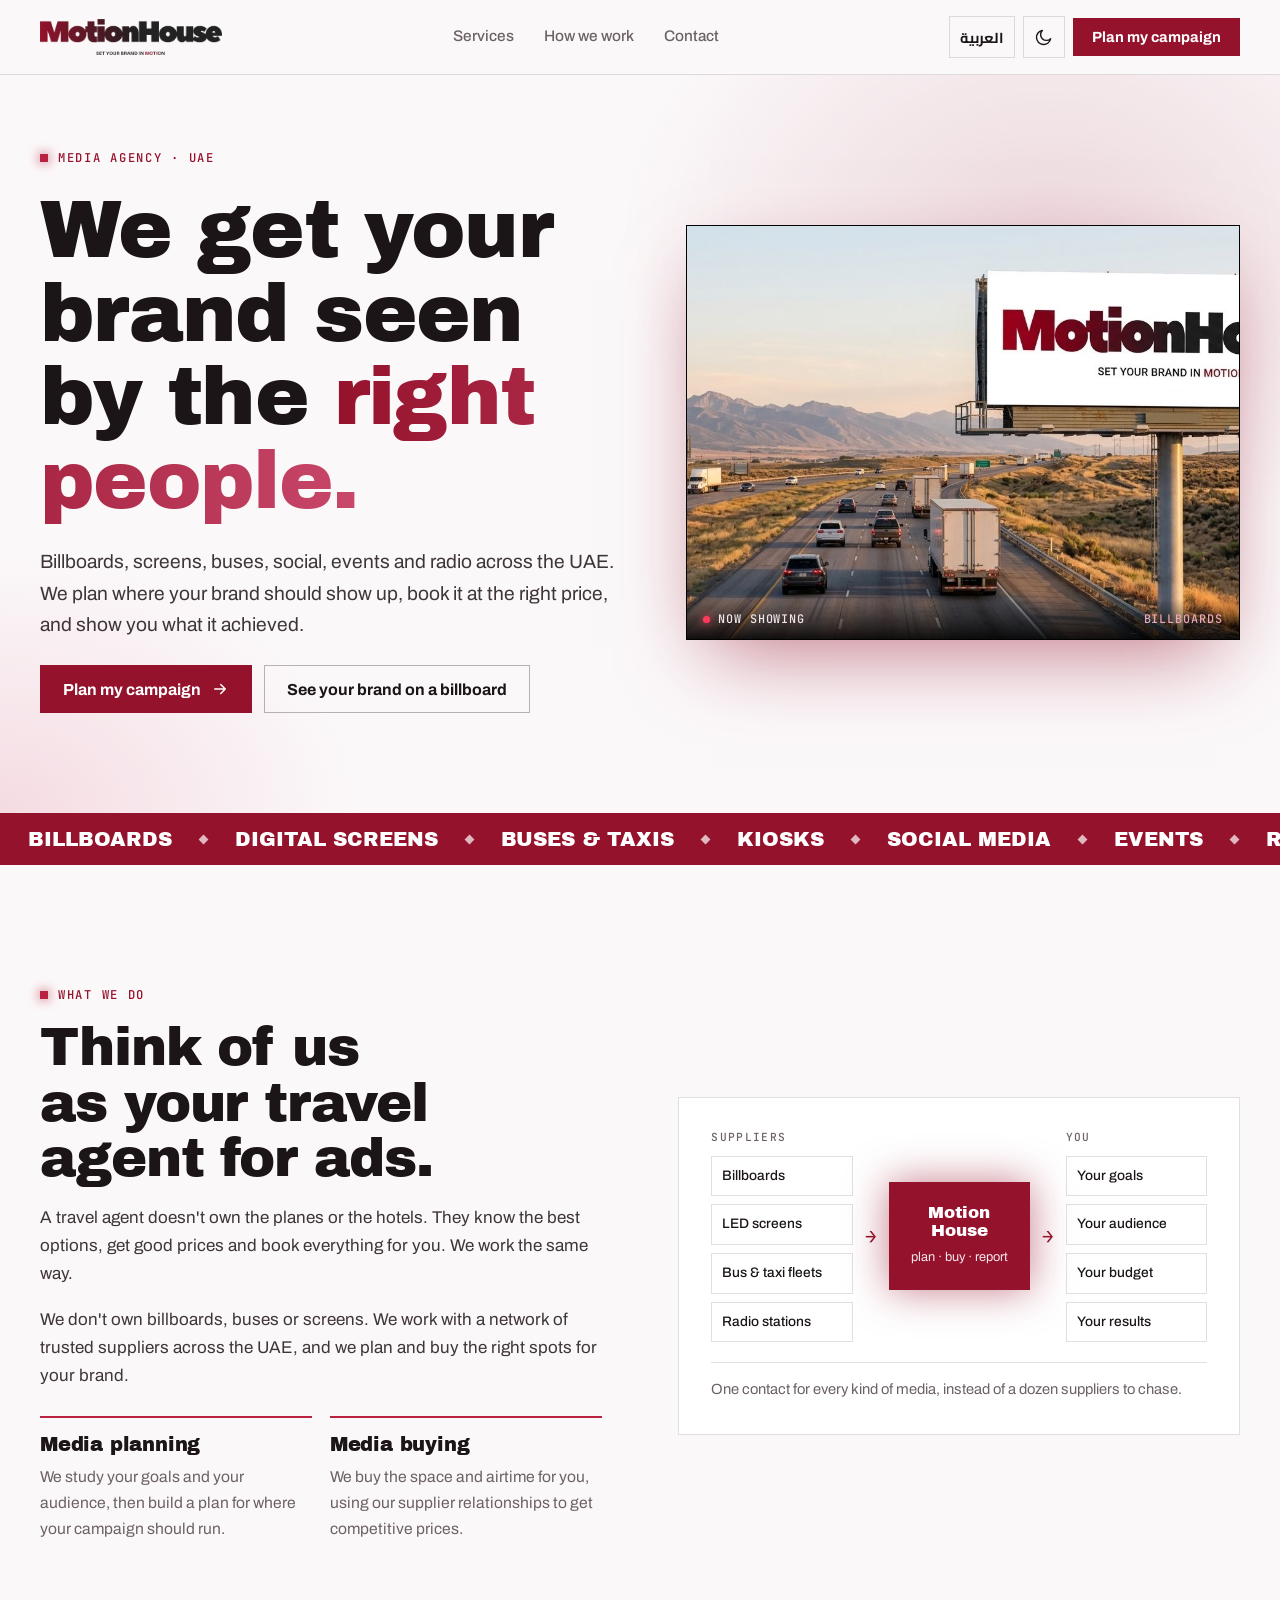
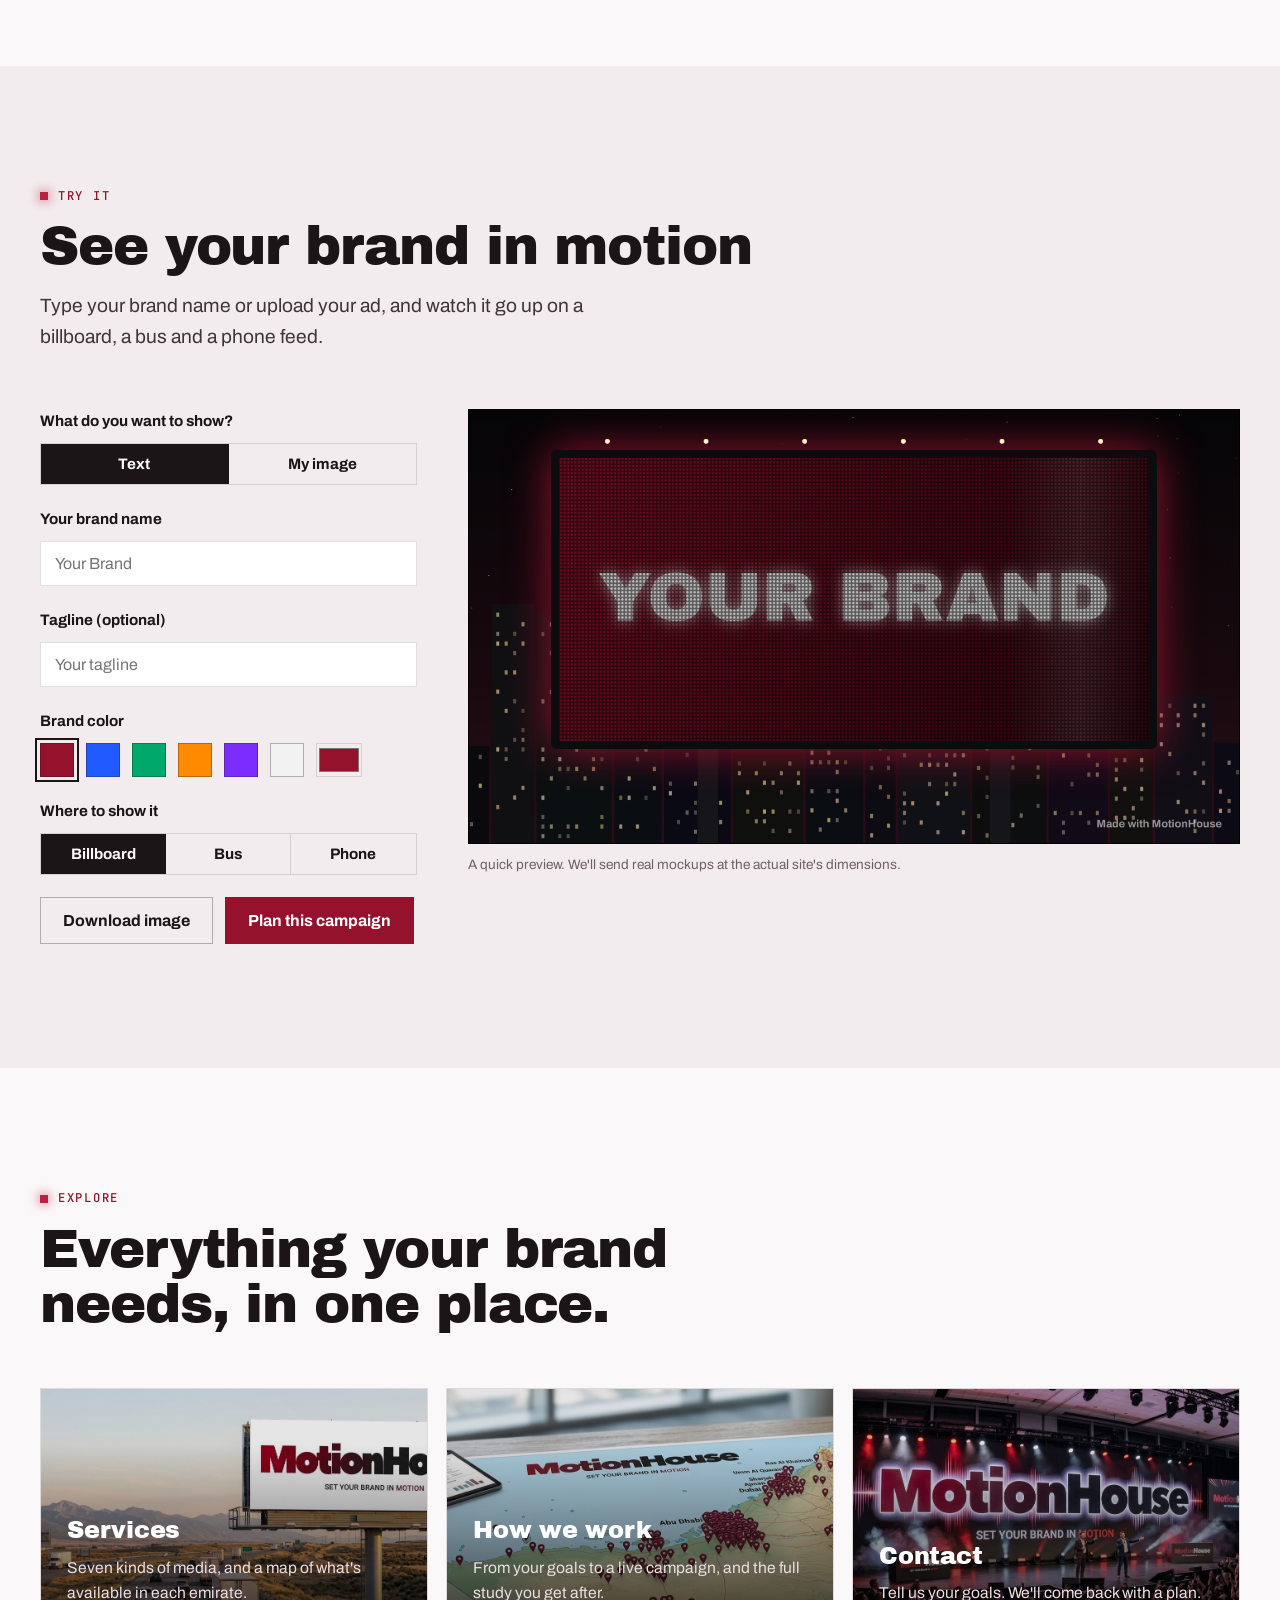
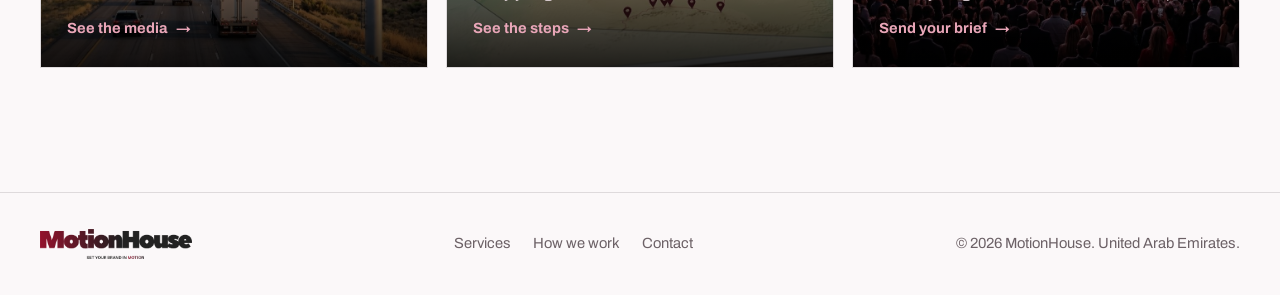
==== index.html @ 1351fbcd "Add files via upload" ====
<!DOCTYPE html>
<html lang="en">
<head>
<meta charset="utf-8">
<meta name="viewport" content="width=device-width, initial-scale=1, viewport-fit=cover">
<title data-ar="موشن هاوس | اجعل علامتك التجارية في حركة">MotionHouse</title>
<meta name="claude:viewport-fit-sides" content="cover">
<meta name="description" content="MotionHouse is a UAE media agency. We plan and buy billboards, digital screens, buses and taxis, kiosks, social media, events and radio, then show you what it achieved.">
<meta name="theme-color" content="#0c0a0b">
<script>(function(){try{var t=localStorage.getItem('mh-theme');if(t)document.documentElement.setAttribute('data-theme',t);if(localStorage.getItem('mh-lang')==='ar'){document.documentElement.lang='ar';document.documentElement.dir='rtl';}}catch(e){}})();</script>
<link rel="preconnect" href="https://fonts.googleapis.com">
<link rel="preconnect" href="https://fonts.gstatic.com" crossorigin>
<link rel="stylesheet" href="https://fonts.googleapis.com/css2?family=Archivo+Black&family=Archivo:wght@400;500;600;700&family=Cairo:wght@400;600;700;900&family=JetBrains+Mono:wght@400;500&display=swap">
<link rel="stylesheet" href="style.css">
<link rel="icon" href="icon.png">
</head>
<body data-page="home">
<div id="site-header"></div>

<main id="main">

<!-- HERO -->
<section class="hero glow">
  <div class="wrap hero-grid">
    <div class="hero-copy">
      <p class="eyebrow rise" data-ar="وكالة إعلانية · الإمارات">Media agency · UAE</p>
      <h1 class="rise d1" data-ar="نوصل علامتك التجارية إلى <span class=&quot;lit&quot;>الناس الصح.</span>">We get your brand seen by the <span class="lit">right people.</span></h1>
      <p class="lead rise d2" data-ar="لوحات إعلانية، شاشات، حافلات، تواصل اجتماعي، فعاليات وإذاعة في كل الإمارات. نخطط أين تظهر علامتك، نحجزها بالسعر المناسب، ونريك النتائج.">Billboards, screens, buses, social, events and radio across the UAE. We plan where your brand should show up, book it at the right price, and show you what it achieved.</p>
      <div class="btns rise d3">
        <a class="btn btn-hot" href="contact.html"><span data-ar="خطّط حملتي">Plan my campaign</span> <svg class="flip" viewBox="0 0 24 24" aria-hidden="true"><path d="M5 12h14M13 6l6 6-6 6"/></svg></a>
        <a class="btn" href="#studio" data-ar="شاهد علامتك على لوحة">See your brand on a billboard</a>
      </div>
    </div>
    <figure class="screen rise d2">
      <img class="on" src="dooh.jpg" alt="An LED screen on a building showing the MotionHouse logo at night" data-ar-alt="شاشة LED على مبنى تعرض شعار موشن هاوس ليلاً" data-label="Digital screens" data-label-ar="الشاشات الرقمية" width="1541" height="672" fetchpriority="high">
      <img src="ooh.jpg" alt="" data-label="Billboards" data-label-ar="اللوحات الإعلانية" width="1541" height="672">
      <img src="buses-taxis.jpg" alt="" data-label="Buses &amp; taxis" data-label-ar="الحافلات وسيارات الأجرة" width="1541" height="672">
      <img src="events.jpg" alt="" data-label="Events" data-label-ar="الفعاليات" width="1541" height="672">
      <figcaption><span><i class="dot"></i><span data-ar="يُعرض الآن">Now showing</span></span><b id="screenCap">Digital screens</b></figcaption>
    </figure>
  </div>
</section>

<div class="ticker" aria-hidden="true">
  <div class="ticker-track">
    <span>Billboards</span><span>Digital screens</span><span>Buses &amp; taxis</span><span>Kiosks</span><span>Social media</span><span>Events</span><span>Radio</span>
    <span>Billboards</span><span>Digital screens</span><span>Buses &amp; taxis</span><span>Kiosks</span><span>Social media</span><span>Events</span><span>Radio</span>
  </div>
</div>

<!-- WHAT WE DO -->
<section class="band">
  <div class="wrap split">
    <div class="prose">
      <p class="eyebrow" data-ar="ماذا نفعل">What we do</p>
      <h2 data-ar="اعتبرنا وكيل سفرك، لكن للإعلانات.">Think of us as your travel agent for ads.</h2>
      <p data-ar="وكيل السفر لا يملك الطائرات ولا الفنادق، لكنه يعرف أفضل الخيارات ويحصل على أفضل الأسعار ويحجز لك كل شيء. نحن نعمل بالطريقة نفسها.">A travel agent doesn't own the planes or the hotels. They know the best options, get good prices and book everything for you. We work the same way.</p>
      <p data-ar="لا نملك اللوحات أو الحافلات أو الشاشات. نعمل مع شبكة من الموردين الموثوقين في الإمارات، ونخطط ونشتري لك المساحات المناسبة.">We don't own billboards, buses or screens. We work with a network of trusted suppliers across the UAE, and we plan and buy the right spots for your brand.</p>
      <div class="duo">
        <div><h3 data-ar="تخطيط الإعلانات">Media planning</h3><p data-ar="ندرس أهدافك وجمهورك، ثم نبني خطة لأماكن عرض حملتك.">We study your goals and your audience, then build a plan for where your campaign should run.</p></div>
        <div><h3 data-ar="شراء المساحات الإعلانية">Media buying</h3><p data-ar="نشتري المساحات والأوقات الإعلانية نيابةً عنك، بأسعار تنافسية بفضل علاقاتنا.">We buy the space and airtime for you, using our supplier relationships to get competitive prices.</p></div>
      </div>
    </div>
    <div class="flow" role="img" aria-label="Suppliers on one side, your brand on the other, MotionHouse in the middle planning and buying the media." data-ar-aria-label="الموردون في جهة، وعلامتك في الجهة الأخرى، وموشن هاوس في الوسط تخطط وتشتري.">
      <div class="flow-col">
        <small data-ar="الموردون">Suppliers</small>
        <span class="chip-s" data-ar="لوحات إعلانية">Billboards</span><span class="chip-s" data-ar="شاشات LED">LED screens</span><span class="chip-s" data-ar="أساطيل النقل">Bus &amp; taxi fleets</span><span class="chip-s" data-ar="محطات الإذاعة">Radio stations</span>
      </div>
      <span class="arrow" aria-hidden="true">→</span>
      <div class="hub"><strong>Motion<br>House</strong><span data-ar="تخطيط · شراء · تقارير">plan · buy · report</span></div>
      <span class="arrow" aria-hidden="true">→</span>
      <div class="flow-col">
        <small data-ar="أنت">You</small>
        <span class="chip-s" data-ar="أهدافك">Your goals</span><span class="chip-s" data-ar="جمهورك">Your audience</span><span class="chip-s" data-ar="ميزانيتك">Your budget</span><span class="chip-s" data-ar="نتائجك">Your results</span>
      </div>
      <p class="flow-note" data-ar="جهة اتصال واحدة لكل أنواع الإعلانات، بدلاً من ملاحقة عشرات الموردين.">One contact for every kind of media, instead of a dozen suppliers to chase.</p>
    </div>
  </div>
</section>

<!-- STUDIO -->
<section class="band band-alt" id="studio">
  <div class="wrap">
    <div class="head">
      <p class="eyebrow" data-ar="جرّبها بنفسك">Try it</p>
      <h2 data-ar="شاهد علامتك في حركة">See your brand in motion</h2>
      <p class="lead" data-ar="اكتب اسم علامتك أو ارفع إعلانك، وشاهده على لوحة إعلانية وحافلة وشاشة هاتف.">Type your brand name or upload your ad, and watch it go up on a billboard, a bus and a phone feed.</p>
    </div>
    <div class="studio">
      <div class="studio-ctrl">
        <div class="fld"><span data-ar="ماذا تريد أن تعرض؟">What do you want to show?</span>
          <div class="seg" role="group" id="modeSeg">
            <button type="button" data-mode="text" aria-pressed="true" data-ar="نص">Text</button>
            <button type="button" data-mode="image" aria-pressed="false" data-ar="صورتي">My image</button>
          </div>
        </div>

        <div id="textCtrls" class="studio-ctrl">
          <label class="fld"><span data-ar="اسم علامتك">Your brand name</span>
            <input class="in" id="sName" maxlength="24" autocomplete="off" placeholder="Your Brand" data-ar-placeholder="علامتك"></label>
          <label class="fld"><span data-ar="الشعار (اختياري)">Tagline (optional)</span>
            <input class="in" id="sTag" maxlength="40" autocomplete="off" placeholder="Your tagline" data-ar-placeholder="شعارك"></label>
          <div class="fld"><span data-ar="لون العلامة">Brand color</span>
            <div class="swatches">
              <button class="swatch" type="button" data-c="#95122C" style="background:#95122C" aria-label="Crimson" aria-pressed="true"></button>
              <button class="swatch" type="button" data-c="#1F5BFF" style="background:#1F5BFF" aria-label="Blue" aria-pressed="false"></button>
              <button class="swatch" type="button" data-c="#00A86B" style="background:#00A86B" aria-label="Green" aria-pressed="false"></button>
              <button class="swatch" type="button" data-c="#FF8A00" style="background:#FF8A00" aria-label="Orange" aria-pressed="false"></button>
              <button class="swatch" type="button" data-c="#7B2CFF" style="background:#7B2CFF" aria-label="Violet" aria-pressed="false"></button>
              <button class="swatch" type="button" data-c="#F2F2F2" style="background:#F2F2F2" aria-label="White" aria-pressed="false"></button>
              <input type="color" id="sColor" value="#95122C" aria-label="Pick any color">
            </div>
          </div>
        </div>

        <div id="imageCtrls" class="fld" hidden>
          <label class="drop" id="drop" for="sFile">
            <svg viewBox="0 0 24 24" aria-hidden="true"><path d="M12 16V4M7 9l5-5 5 5M4 16v4h16v-4"/></svg>
            <span data-ar="ارفع إعلانك أو شعارك">Upload your ad or logo</span>
            <small data-ar="JPG أو PNG. يبقى على جهازك ولا يُرفع إلى أي مكان.">JPG or PNG. It stays on your device and isn't uploaded anywhere.</small>
          </label>
          <input type="file" id="sFile" accept="image/*" hidden>
          <div class="file-row" id="fileRow" hidden><span id="fileName"></span><button class="link-btn" type="button" id="clearFile" data-ar="إزالة">Remove</button></div>
        </div>

        <div class="fld"><span data-ar="أين تريد عرضه؟">Where to show it</span>
          <div class="seg" role="group" id="sceneSeg">
            <button type="button" data-scene="billboard" aria-pressed="true" data-ar="لوحة">Billboard</button>
            <button type="button" data-scene="bus" aria-pressed="false" data-ar="حافلة">Bus</button>
            <button type="button" data-scene="phone" aria-pressed="false" data-ar="هاتف">Phone</button>
          </div>
        </div>

        <div class="btns">
          <button class="btn" id="sDownload" type="button" data-ar="تنزيل الصورة">Download image</button>
          <a class="btn btn-hot" id="sPlan" href="contact.html" data-ar="خطّط هذه الحملة">Plan this campaign</a>
        </div>
      </div>
      <div class="studio-stage">
        <canvas id="studioCanvas" width="1280" height="720" role="img" aria-label="Preview of your brand on a billboard"></canvas>
        <p class="stage-note" data-ar="معاينة توضيحية. سنرسل لك تصاميم حقيقية بمقاسات الموقع الفعلي.">A quick preview. We'll send real mockups at the actual site's dimensions.</p>
      </div>
    </div>
  </div>
</section>

<!-- EXPLORE -->
<section class="band">
  <div class="wrap">
    <div class="head"><p class="eyebrow" data-ar="اكتشف">Explore</p><h2 data-ar="كل ما تحتاجه علامتك، في مكان واحد.">Everything your brand needs, in one place.</h2></div>
    <div class="tiles">
      <a class="go" href="services.html">
        <img src="ooh.jpg" alt="" loading="lazy" width="1541" height="672">
        <h3 data-ar="الخدمات">Services</h3>
        <p data-ar="سبعة أنواع من الإعلانات، وخريطة لما هو متاح في كل إمارة.">Seven kinds of media, and a map of what's available in each emirate.</p>
        <span class="more"><span data-ar="شاهد الإعلانات">See the media</span> <span class="flip">→</span></span>
      </a>
      <a class="go" href="how-we-work.html">
        <img src="uae-skyline.jpg" alt="" loading="lazy" width="1541" height="672">
        <h3 data-ar="طريقة عملنا">How we work</h3>
        <p data-ar="من أهدافك إلى إطلاق الحملة، والدراسة الكاملة التي تحصل عليها بعدها.">From your goals to a live campaign, and the full study you get after.</p>
        <span class="more"><span data-ar="شاهد الخطوات">See the steps</span> <span class="flip">→</span></span>
      </a>
      <a class="go" href="contact.html">
        <img src="events.jpg" alt="" loading="lazy" width="1541" height="672">
        <h3 data-ar="تواصل معنا">Contact</h3>
        <p data-ar="أخبرنا بأهدافك، وسنعود إليك بخطة.">Tell us your goals. We'll come back with a plan.</p>
        <span class="more"><span data-ar="أرسل ملخص حملتك">Send your brief</span> <span class="flip">→</span></span>
      </a>
    </div>
  </div>
</section>

</main>
<div id="site-footer"></div>
<script src="site.js"></script>
<script src="studio.js"></script>
</body>
</html>
---- style.css ----
/* MotionHouse — shared styles
   Layout: a city at night. Dark bands, photos lit like screens, crimson only where something "lights up".
   Dark is the brand default; light mode keeps the same structure with a soft blush paper. */

:root{
  --bg:#0c0a0b; --bg-alt:#141113; --card:#1b1719; --stage:#070607;
  --text:#f6eef1; --soft:#ddd2d6; --muted:#ab9da3;
  --line:rgba(245,236,239,.13); --line-strong:rgba(245,236,239,.28);
  --accent:#e9a6b8; --crimson:#95122c; --crimson-hi:#b8213f;
  --nav-bg:rgba(12,10,11,.86); --glow:rgba(149,18,44,.42); --glow-2:rgba(233,166,184,.08);
  --btn-bg:#f6eef1; --btn-text:#0c0a0b;
  --display:"Archivo Black","Arial Black",Impact,sans-serif;
  --body:"Archivo",system-ui,-apple-system,"Segoe UI",Arial,sans-serif;
  --mono:"JetBrains Mono",ui-monospace,"SF Mono",Menlo,Consolas,monospace;
  color-scheme:dark;
}
@media (prefers-color-scheme: light){
  :root:not([data-theme="dark"]){
    --bg:#fbf8f9; --bg-alt:#f3ecee; --card:#ffffff; --stage:#0b090a;
    --text:#1b1518; --soft:#3e3539; --muted:#6c6166;
    --line:rgba(27,21,24,.13); --line-strong:rgba(27,21,24,.3);
    --accent:#95122c; --nav-bg:rgba(251,248,249,.9); --glow:rgba(149,18,44,.14); --glow-2:rgba(233,166,184,.35);
    --btn-bg:#1b1518; --btn-text:#fff;
    color-scheme:light;
  }
}
:root[data-theme="light"]{
  --bg:#fbf8f9; --bg-alt:#f3ecee; --card:#ffffff; --stage:#0b090a;
  --text:#1b1518; --soft:#3e3539; --muted:#6c6166;
  --line:rgba(27,21,24,.13); --line-strong:rgba(27,21,24,.3);
  --accent:#95122c; --nav-bg:rgba(251,248,249,.9); --glow:rgba(149,18,44,.14); --glow-2:rgba(233,166,184,.35);
  --btn-bg:#1b1518; --btn-text:#fff;
  color-scheme:light;
}
[lang="ar"]{--display:"Cairo","Archivo Black",sans-serif;--body:"Cairo",system-ui,sans-serif}

/* ---------- Base ---------- */
*,*::before,*::after{box-sizing:border-box}
[hidden]{display:none!important}
html{scroll-behavior:smooth;scroll-padding-top:90px}
body{margin:0;background:var(--bg);color:var(--text);font:400 1.0625rem/1.65 var(--body);-webkit-font-smoothing:antialiased;transition:background .3s,color .3s}
body::before{content:"";position:fixed;inset:0 0 auto;height:env(safe-area-inset-top,0px);z-index:60;background:var(--bg)}
img{display:block;max-width:100%}
a{color:inherit}
p{margin:0}
:focus-visible{outline:3px solid var(--accent);outline-offset:3px}
.wrap{width:100%;max-width:1248px;margin-inline:auto;padding-left:max(24px,env(safe-area-inset-left,0px));padding-right:max(24px,env(safe-area-inset-right,0px))}
@media(max-width:560px){.wrap{padding-left:max(16px,env(safe-area-inset-left,0px));padding-right:max(16px,env(safe-area-inset-right,0px))}}
.skip{position:absolute;inset-inline-start:-999px;top:8px;z-index:99;background:var(--text);color:var(--bg);padding:10px 16px}
.skip:focus{inset-inline-start:16px}

h1,h2,h3{font-family:var(--display);font-weight:400;line-height:1.02;letter-spacing:-.02em;margin:0;text-wrap:balance}
h1{font-size:clamp(2.5rem,6.4vw,5.2rem)}
h2{font-size:clamp(1.9rem,4.4vw,3.4rem)}
h3{font-size:1.22rem;line-height:1.15;letter-spacing:-.01em}
[lang="ar"] h1,[lang="ar"] h2,[lang="ar"] h3{font-weight:900;letter-spacing:0;line-height:1.3}
.eyebrow{display:flex;align-items:center;gap:10px;font:500 .76rem/1 var(--mono);letter-spacing:.14em;text-transform:uppercase;color:var(--accent)}
.eyebrow::before{content:"";width:8px;height:8px;background:var(--crimson-hi);box-shadow:0 0 12px var(--crimson-hi)}
[lang="ar"] .eyebrow{font-family:var(--body);font-weight:700;font-size:.9rem;letter-spacing:0}
.lead{font-size:clamp(1.08rem,1.5vw,1.25rem);color:var(--soft);max-width:56ch}
.lit{background:linear-gradient(90deg,var(--crimson-hi),#e9a6b8);-webkit-background-clip:text;background-clip:text;color:transparent}
[data-theme="light"] .lit{background-image:linear-gradient(90deg,#95122c,#c9476a)}
@media (prefers-color-scheme: light){:root:not([data-theme="dark"]) .lit{background-image:linear-gradient(90deg,#95122c,#c9476a)}}

.band{padding-block:clamp(72px,10vw,124px)}
.band-alt{background:var(--bg-alt)}
.head{display:grid;gap:16px;max-width:780px;margin-bottom:clamp(36px,5vw,56px)}
.flip{display:inline-block}
[dir="rtl"] .flip{transform:scaleX(-1)}

/* ---------- Buttons ---------- */
.btn{display:inline-flex;align-items:center;justify-content:center;gap:10px;padding:14px 22px;font:700 1rem var(--body);text-decoration:none;color:var(--text);background:transparent;border:1.5px solid var(--line-strong);cursor:pointer;transition:background .2s,color .2s,border-color .2s,box-shadow .2s}
.btn:hover{border-color:var(--text);background:var(--text);color:var(--bg)}
.btn-hot{background:var(--crimson);border-color:var(--crimson);color:#fff}
.btn-hot:hover{background:var(--crimson-hi);border-color:var(--crimson-hi);color:#fff;box-shadow:0 0 28px rgba(184,33,63,.5)}
.btn svg{width:18px;height:18px;fill:none;stroke:currentColor;stroke-width:2;stroke-linecap:round;stroke-linejoin:round}
.btns{display:flex;flex-wrap:wrap;gap:12px}

/* ---------- Logo ---------- */
.logo{display:inline-flex;align-items:center;text-decoration:none;direction:ltr}
.logo img{height:36px;width:auto}
.logo .for-light{display:none}
[data-theme="light"] .logo .for-dark{display:none}
[data-theme="light"] .logo .for-light{display:block}
@media (prefers-color-scheme: light){
  :root:not([data-theme="dark"]) .logo .for-dark{display:none}
  :root:not([data-theme="dark"]) .logo .for-light{display:block}
}

/* ---------- Nav ---------- */
.nav{position:sticky;top:env(safe-area-inset-top,0px);z-index:50;background:var(--nav-bg);-webkit-backdrop-filter:blur(12px);backdrop-filter:blur(12px);border-bottom:1px solid var(--line)}
.nav-in{display:flex;align-items:center;justify-content:space-between;gap:18px;height:74px}
.nav ul{display:flex;gap:30px;list-style:none;margin:0;padding:0;font-size:.96rem;font-weight:500}
.nav ul a{display:inline-block;padding:6px 0;text-decoration:none;color:var(--muted);transition:color .2s}
.nav ul a:hover{color:var(--text)}
.nav ul a[aria-current="page"]{color:var(--text);box-shadow:inset 0 -2px 0 var(--crimson-hi)}
.nav-end{display:flex;align-items:center;gap:8px}
.nav .btn{padding:10px 18px;font-size:.92rem}
.tool{display:inline-grid;place-items:center;min-width:42px;height:42px;padding:0 10px;background:transparent;color:var(--text);border:1px solid var(--line);cursor:pointer;font:700 .9rem "Cairo",var(--body);transition:border-color .2s}
.tool:hover{border-color:var(--accent)}
.tool svg{width:19px;height:19px;fill:none;stroke:currentColor;stroke-width:1.8;stroke-linecap:round;stroke-linejoin:round}
.ic-moon{display:none}
.is-light .ic-moon{display:block}
.is-light .ic-sun{display:none}
.menu-btn{display:none}
@media(max-width:940px){
  .menu-btn{display:inline-grid}
  .nav ul{display:none;position:absolute;top:74px;left:0;right:0;flex-direction:column;gap:0;background:var(--bg);border-bottom:1px solid var(--line);padding:8px max(16px,env(safe-area-inset-right,0px)) 18px max(16px,env(safe-area-inset-left,0px))}
  .nav.open ul{display:flex}
  .nav ul a{display:block;padding:14px 0;font-size:1.05rem;color:var(--text);border-bottom:1px solid var(--line)}
  .nav ul a[aria-current="page"]{box-shadow:none;color:var(--accent)}
}
@media(max-width:600px){.nav-cta{display:none}.logo img{height:28px}}

/* ---------- Glow backdrop used by hero, page heads, contact ---------- */
.glow{position:relative;isolation:isolate;overflow:hidden}
.glow::before{content:"";position:absolute;inset:0;z-index:-1;pointer-events:none;
  background:radial-gradient(48% 62% at 82% 22%,var(--glow),transparent 70%),radial-gradient(40% 50% at 0% 100%,var(--glow-2),transparent 70%)}
[dir="rtl"] .glow::before{transform:scaleX(-1)}

/* ---------- Hero ---------- */
.hero{padding-block:clamp(44px,6vw,88px) clamp(56px,8vw,100px)}
.hero-grid{display:grid;grid-template-columns:1.05fr 1fr;gap:clamp(32px,5vw,72px);align-items:center}
.hero-grid>*{min-width:0}
.hero-copy{display:grid;gap:24px}
.screen{position:relative;margin:0;border:1px solid var(--line);background:#000;box-shadow:0 30px 80px -24px rgba(149,18,44,.6);aspect-ratio:4/3;overflow:hidden;max-width:100%}
.screen img{position:absolute;inset:0;width:100%;height:100%;object-fit:cover;opacity:0;transition:opacity .9s ease}
.screen img.on{opacity:1}
.screen figcaption{position:absolute;left:0;right:0;bottom:0;z-index:2;display:flex;justify-content:space-between;gap:12px;padding:12px 16px;font:500 .74rem var(--mono);letter-spacing:.08em;text-transform:uppercase;color:#f1e6ea;background:linear-gradient(transparent,rgba(0,0,0,.85))}
[lang="ar"] .screen figcaption{font-family:var(--body);letter-spacing:0;font-size:.85rem}
.screen figcaption b{color:#e9a6b8;font-weight:500}
.dot{display:inline-block;width:7px;height:7px;border-radius:50%;background:#ff3b5c;box-shadow:0 0 8px #ff3b5c;margin-inline-end:8px;animation:blink 1.4s steps(2) infinite}
@keyframes blink{50%{opacity:.2}}
@media(max-width:880px){.hero-grid{grid-template-columns:1fr}.screen{aspect-ratio:16/10}}

/* ---------- Ticker ---------- */
.ticker{overflow:hidden;background:var(--crimson);direction:ltr}
.ticker-track{display:flex;width:max-content;animation:run 40s linear infinite}
.ticker:hover .ticker-track{animation-play-state:paused}
.ticker span{display:flex;align-items:center;gap:28px;padding:15px 0 15px 28px;white-space:nowrap;font:400 1.25rem var(--display);text-transform:uppercase;color:#fff}
.ticker span::after{content:"";width:7px;height:7px;background:rgba(255,255,255,.7);transform:rotate(45deg)}
@keyframes run{to{transform:translateX(-50%)}}

/* ---------- Split + travel-agent diagram ---------- */
.split{display:grid;grid-template-columns:1fr 1fr;gap:clamp(36px,6vw,88px);align-items:center}
.split>*{min-width:0}
@media(max-width:900px){.split{grid-template-columns:1fr}}
.prose{display:grid;gap:18px;color:var(--soft);max-width:58ch}
.prose h2,.prose h3{color:var(--text)}
.duo{display:grid;grid-template-columns:1fr 1fr;gap:18px;margin-top:8px}
@media(max-width:520px){.duo{grid-template-columns:1fr}}
.duo>div{display:grid;gap:8px;border-top:2px solid var(--crimson-hi);padding-top:16px}
.duo p{color:var(--muted);font-size:.98rem}
.flow{border:1px solid var(--line);background:var(--card);padding:clamp(20px,3vw,32px);display:grid;grid-template-columns:1fr auto 1fr auto 1fr;align-items:center;gap:12px}
.flow-col{display:grid;gap:8px;min-width:0}
.flow-col small{font:500 .7rem var(--mono);letter-spacing:.12em;text-transform:uppercase;color:var(--muted);margin-bottom:4px}
[lang="ar"] .flow-col small{font-family:var(--body);font-weight:700;letter-spacing:0;font-size:.85rem}
.chip-s{padding:8px 10px;border:1px solid var(--line);font-size:.86rem;font-weight:500}
.hub{display:grid;place-items:center;text-align:center;gap:6px;padding:22px 12px;background:var(--crimson);color:#fff;box-shadow:0 0 40px rgba(149,18,44,.55)}
.hub strong{font:400 1.05rem/1.1 "Archivo Black",var(--display);direction:ltr}
.hub span{font-size:.8rem;opacity:.9}
.arrow{color:var(--accent);font:500 1.2rem var(--mono)}
[dir="rtl"] .arrow{transform:scaleX(-1)}
.flow-note{grid-column:1/-1;margin-top:8px;padding-top:14px;border-top:1px solid var(--line);font-size:.92rem;color:var(--muted)}
@media(max-width:620px){.flow{grid-template-columns:1fr}.arrow,[dir="rtl"] .arrow{transform:rotate(90deg);justify-self:center}}

/* ---------- Studio ---------- */
.studio{display:grid;grid-template-columns:minmax(260px,.78fr) 1.6fr;gap:clamp(24px,4vw,52px);align-items:start}
.studio>*{min-width:0}
@media(max-width:900px){.studio{grid-template-columns:1fr}.studio-stage{order:-1}}
.studio-ctrl{display:grid;gap:22px}
.fld{display:grid;gap:9px;font-weight:700;font-size:.95rem}
.in{width:100%;padding:13px 14px;font:400 1rem var(--body);color:var(--text);background:var(--card);border:1px solid var(--line);border-radius:0}
.in:focus{outline:none;border-color:var(--accent);box-shadow:0 0 0 3px rgba(233,166,184,.22)}
.seg{display:flex;border:1px solid var(--line)}
.seg button{flex:1;padding:12px 8px;background:transparent;color:var(--text);border:0;border-inline-end:1px solid var(--line);font:700 .95rem var(--body);cursor:pointer}
.seg button:last-child{border-inline-end:0}
.seg button[aria-pressed="true"]{background:var(--text);color:var(--bg)}
.swatches{display:flex;flex-wrap:wrap;gap:12px;align-items:center}
.swatch{width:34px;height:34px;padding:0;border:1px solid var(--line-strong);cursor:pointer}
.swatch[aria-pressed="true"]{outline:2px solid var(--text);outline-offset:3px}
input[type="color"]{width:46px;height:34px;padding:0;border:1px solid var(--line);background:none;cursor:pointer}
.drop{display:grid;place-items:center;gap:6px;padding:22px 16px;text-align:center;border:1.5px dashed var(--line-strong);background:var(--card);cursor:pointer;font-weight:500;transition:border-color .2s,background .2s}
.drop:hover,.drop.over{border-color:var(--accent);background:var(--bg-alt)}
.drop small{color:var(--muted);font-weight:400;font-size:.85rem}
.drop svg{width:26px;height:26px;fill:none;stroke:var(--accent);stroke-width:1.8;stroke-linecap:round;stroke-linejoin:round}
.file-row{display:flex;align-items:center;justify-content:space-between;gap:10px;font-size:.9rem;color:var(--muted);font-weight:400}
.link-btn{background:none;border:0;padding:0;color:var(--accent);font:700 .9rem var(--body);cursor:pointer;text-decoration:underline}
.studio-stage canvas{display:block;width:100%;height:auto;border:1px solid var(--line);background:#000}
.stage-note{margin-top:10px;font-size:.85rem;color:var(--muted)}

/* ---------- Explore tiles ---------- */
.tiles{display:grid;grid-template-columns:repeat(3,1fr);gap:18px}
@media(max-width:900px){.tiles{grid-template-columns:1fr}}
.go{position:relative;display:flex;flex-direction:column;justify-content:flex-end;gap:10px;min-height:280px;padding:26px;text-decoration:none;color:#fff;overflow:hidden;isolation:isolate;border:1px solid var(--line)}
.go img{position:absolute;inset:0;z-index:-2;width:100%;height:100%;object-fit:cover;transition:transform .6s}
.go::after{content:"";position:absolute;inset:0;z-index:-1;background:linear-gradient(180deg,rgba(0,0,0,.1) 20%,rgba(0,0,0,.85))}
.go:hover img{transform:scale(1.05)}
.go h3{font-size:1.5rem}
.go p{color:#eadde2;font-size:.98rem}
.go .more{display:inline-flex;gap:8px;align-items:center;font-weight:700;font-size:.92rem;color:#e9a6b8}

/* ---------- Page header (inner pages) ---------- */
.page-head{padding-block:clamp(52px,8vw,96px) clamp(40px,6vw,72px);border-bottom:1px solid var(--line)}
.page-head .wrap{display:grid;gap:18px}
.page-head h1{font-size:clamp(2.3rem,5.6vw,4.4rem);max-width:18ch}

/* ---------- Media cards ---------- */
.media{display:grid;grid-template-columns:repeat(12,1fr);gap:18px}
.mcard{grid-column:span 3;display:flex;flex-direction:column;background:var(--card);border:1px solid var(--line);overflow:hidden;transition:border-color .25s,transform .25s}
.mcard:nth-child(n+5){grid-column:span 4}
.mcard:hover{border-color:var(--accent);transform:translateY(-3px)}
.mcard figure{margin:0;aspect-ratio:16/10;overflow:hidden;background:#000;max-width:100%}
.mcard img{width:100%;height:100%;object-fit:cover;transition:transform .6s}
.mcard:hover img{transform:scale(1.04)}
.mbody{display:flex;flex-direction:column;gap:10px;flex:1;padding:20px 20px 22px}
.mtag{font:500 .7rem var(--mono);letter-spacing:.12em;text-transform:uppercase;color:var(--accent)}
.mbody p{color:var(--muted);font-size:.97rem}
.mbody .great{margin-top:auto;padding-top:14px;border-top:1px solid var(--line);color:var(--text);font-size:.92rem}
.great b{color:var(--accent);font-weight:700}
@media(max-width:1000px){.mcard,.mcard:nth-child(n+5){grid-column:span 6}.mcard:last-child{grid-column:span 12}}
@media(max-width:600px){.mcard,.mcard:nth-child(n+5),.mcard:last-child{grid-column:span 12}}

/* ---------- UAE map ---------- */
.mapbox{display:grid;grid-template-columns:1.25fr 1fr;gap:clamp(24px,4vw,52px);align-items:start}
.mapbox>*{min-width:0}
@media(max-width:900px){.mapbox{grid-template-columns:1fr}}
.map-stage{position:relative;background:var(--stage);border:1px solid var(--line);padding:clamp(8px,2vw,22px);overflow:hidden}
.map-stage::before{content:"";position:absolute;inset:0;background:radial-gradient(60% 60% at 70% 30%,rgba(149,18,44,.35),transparent 70%);pointer-events:none}
.map-stage svg{position:relative;display:block;width:100%;height:auto;direction:ltr}
.map-dots circle{fill:#e9a6b8;opacity:.32}
.map-hot circle{fill:#ffd3df;transition:opacity .4s}
.map-hot{filter:drop-shadow(0 0 4px rgba(233,166,184,.8))}
.pin{cursor:pointer}
.pin-hit{fill:transparent;pointer-events:all}
.pin-halo{fill:url(#halo);opacity:0;transition:opacity .4s}
.pin-core{fill:#e9a6b8;stroke:#070607;stroke-width:2;transition:fill .2s}
.pin-ping{fill:none;stroke:#e9a6b8;stroke-width:2;opacity:0;transform-box:fill-box;transform-origin:center}
.pin-label{fill:#fff;font:700 19px "Archivo","Cairo",sans-serif;paint-order:stroke;stroke:#070607;stroke-width:5px;stroke-linejoin:round}
.pin:hover .pin-core{fill:#fff}
.pin.on .pin-core{fill:#fff;stroke:#b8213f;stroke-width:4}
.pin.on .pin-halo{opacity:1}
.pin.on .pin-ping,.pin.hit .pin-ping{animation:ping 1.8s ease-out infinite}
.pin.hit .pin-halo{opacity:.55}
.pin.dim{opacity:.25}
.pin.on.dim{opacity:1}
@keyframes ping{from{transform:scale(1);opacity:.75}to{transform:scale(3.4);opacity:0}}
.map-side{display:grid;gap:22px}
.chips{display:flex;flex-wrap:wrap;gap:8px}
.chip{padding:8px 13px;background:transparent;color:var(--text);border:1px solid var(--line);font:600 .9rem var(--body);cursor:pointer;transition:border-color .2s}
.chip:hover{border-color:var(--accent)}
.chip[aria-pressed="true"]{background:var(--text);color:var(--bg);border-color:var(--text)}
.map-panel{display:grid;gap:12px;border:1px solid var(--line);border-top:3px solid var(--crimson-hi);background:var(--card);padding:24px}
.map-panel h3{font-size:1.6rem}
.mp-sub{color:var(--muted);font-size:.95rem}
.tags{list-style:none;margin:0 0 8px;padding:0;display:flex;flex-wrap:wrap;gap:8px}
.tags li{padding:6px 11px;border:1px solid var(--line);font-size:.9rem}
.tags li.hit{background:var(--crimson);border-color:var(--crimson);color:#fff}
.map-panel .btn{justify-self:start}
.places{list-style:none;margin:clamp(32px,5vw,52px) 0 0;padding:0;display:grid;grid-template-columns:repeat(4,1fr);gap:0 24px}
.places li{display:grid;gap:4px;padding:16px 0;border-top:1px solid var(--line)}
.places b{font-weight:700}
.places span{color:var(--muted);font-size:.93rem}
@media(max-width:800px){.places{grid-template-columns:1fr 1fr}}
.fineprint{margin-top:14px;font-size:.84rem;color:var(--muted)}

/* ---------- How we work ---------- */
.steps{list-style:none;margin:0;padding:0;display:grid;grid-template-columns:repeat(4,1fr);border:1px solid var(--line);background:var(--card)}
.steps li{display:grid;align-content:start;gap:12px;padding:clamp(22px,2.6vw,32px);border-inline-end:1px solid var(--line)}
.steps li:last-child{border-inline-end:0}
.step-n{font:400 3rem/1 "Archivo Black",var(--display);color:transparent;-webkit-text-stroke:1.5px var(--accent)}
.steps p{color:var(--muted);font-size:.98rem}
@media(max-width:960px){.steps{grid-template-columns:1fr 1fr}.steps li:nth-child(2){border-inline-end:0}.steps li:nth-child(-n+2){border-bottom:1px solid var(--line)}}
@media(max-width:560px){.steps{grid-template-columns:1fr}.steps li{border-inline-end:0;border-bottom:1px solid var(--line)}.steps li:last-child{border-bottom:0}}
.why{list-style:none;margin:0;padding:0;display:grid;grid-template-columns:repeat(5,1fr);gap:20px}
.why li{display:grid;align-content:start;gap:12px;padding-top:18px;border-top:2px solid var(--crimson-hi)}
.why svg{width:30px;height:30px;fill:none;stroke:var(--accent);stroke-width:1.6;stroke-linecap:round;stroke-linejoin:round}
.why p{color:var(--muted);font-size:.96rem}
@media(max-width:1000px){.why{grid-template-columns:repeat(2,1fr)}}
@media(max-width:560px){.why{grid-template-columns:1fr}}
.report{border:1px solid var(--line);background:var(--card)}
.report-top{display:flex;justify-content:space-between;align-items:center;gap:12px;padding:12px 18px;border-bottom:1px solid var(--line);font:500 .76rem var(--mono);letter-spacing:.08em;text-transform:uppercase;color:var(--muted)}
.report-top i{display:inline-block;width:8px;height:8px;border-radius:50%;background:#3ccf7a;box-shadow:0 0 8px #3ccf7a;margin-inline-end:8px}
.report dl{margin:0;padding:4px 18px 10px}
.report dl div{display:grid;grid-template-columns:minmax(120px,190px) 1fr;gap:16px;padding:13px 0;border-bottom:1px dashed var(--line)}
.report dl div:last-child{border-bottom:0}
.report dt{color:var(--accent);font:500 .88rem var(--mono)}
[lang="ar"] .report dt{font-family:var(--body);font-weight:700;font-size:.95rem}
.report dd{margin:0;color:var(--soft);font-size:.97rem}
@media(max-width:520px){.report dl div{grid-template-columns:1fr;gap:2px}}
.fix{display:grid;gap:8px;padding:26px;background:var(--crimson);color:#fff}
.fix h3{font-size:1.35rem}
.fix p{color:#fbe9ee}

/* ---------- CTA band ---------- */
.cta-band{background:var(--crimson);color:#fff;padding-block:clamp(40px,6vw,64px)}
.cta-in{display:flex;flex-wrap:wrap;align-items:center;justify-content:space-between;gap:24px}
.cta-in h2{font-size:clamp(1.6rem,3.4vw,2.6rem);max-width:20ch}
.cta-band .btn{background:#fff;border-color:#fff;color:#1b1518}
.cta-band .btn:hover{background:#1b1518;border-color:#1b1518;color:#fff}

/* ---------- Contact ---------- */
.c-grid{display:grid;grid-template-columns:.9fr 1.1fr;gap:clamp(32px,6vw,80px);align-items:start}
.c-grid>*{min-width:0}
.c-left{display:grid;gap:24px;position:sticky;top:100px}
@media(max-width:900px){.c-grid{grid-template-columns:1fr}.c-left{position:static}}
.brief{background:var(--stage);color:#f6eef1;border:1px solid var(--line);font:400 .9rem/1.7 var(--mono)}
.brief-top{display:flex;align-items:center;gap:8px;padding:10px 14px;border-bottom:1px solid rgba(255,255,255,.12);color:#ab9da3;font-size:.78rem}
.brief-top i{width:9px;height:9px;border-radius:50%;background:#b8213f;box-shadow:0 0 10px #e9a6b8}
.brief dl{margin:0;padding:14px;display:grid;gap:4px}
.brief dl div{display:grid;grid-template-columns:76px 1fr;gap:12px}
.brief dt{color:#e9a6b8}
.brief dd{margin:0;overflow-wrap:anywhere}
.brief .empty{opacity:.4}
.brief-cursor{padding:0 14px 14px}
.brief-cursor span{display:inline-block;width:9px;height:1.1em;background:#e9a6b8;vertical-align:text-bottom;animation:blink 1.1s steps(2) infinite}
.direct{display:grid;gap:6px;padding:18px 20px;border:1px solid var(--line);background:var(--card)}
.direct small{font:500 .72rem var(--mono);letter-spacing:.12em;text-transform:uppercase;color:var(--muted)}
[lang="ar"] .direct small{font-family:var(--body);letter-spacing:0;font-size:.85rem;font-weight:700}
.direct a{font:400 clamp(1.05rem,2.2vw,1.4rem) "Archivo Black",var(--display);text-decoration:none;overflow-wrap:anywhere;direction:ltr;text-align:start}
.direct a:hover{color:var(--accent)}
.cform{display:grid;gap:28px;padding:clamp(20px,3.4vw,38px);background:var(--card);border:1px solid var(--line);border-top:3px solid var(--crimson-hi)}
.cform fieldset{border:0;margin:0;padding:0;display:grid;gap:12px;min-width:0}
.cform legend{padding:0;margin-bottom:12px;font-weight:700;display:flex;gap:12px;align-items:baseline}
.cform legend b{font:500 .8rem var(--mono);color:var(--accent)}
.opts{display:flex;flex-wrap:wrap;gap:8px}
.opt{position:relative}
.opt input{position:absolute;inset:0;width:100%;height:100%;margin:0;opacity:0;cursor:pointer}
.opt span{display:block;padding:9px 14px;border:1px solid var(--line);font-weight:600;font-size:.92rem;transition:background .2s,border-color .2s,color .2s}
.opt:hover span{border-color:var(--accent)}
.opt input:checked+span{background:var(--text);color:var(--bg);border-color:var(--text)}
.opt input:focus-visible+span{outline:3px solid var(--accent);outline-offset:2px}
.bud{display:grid;gap:12px}
.bud-read{display:flex;align-items:baseline;justify-content:space-between;gap:12px;min-height:2.4rem}
.bud-val{font:400 clamp(1.4rem,3vw,2rem)/1.1 "Archivo Black",var(--display)}
.bud.untouched .bud-val{color:var(--muted);font:700 1.05rem var(--body)}
.bud-hint{font:500 .8rem var(--mono);color:var(--accent)}
.cr{-webkit-appearance:none;appearance:none;display:block;width:100%;height:8px;margin:6px 0 0;padding:0;border:0;cursor:pointer;background:linear-gradient(to right,#95122c,#e9a6b8) 0 0/var(--p,30%) 100% no-repeat,var(--line)}
[dir="rtl"] .cr{background:linear-gradient(to left,#95122c,#e9a6b8) 100% 0/var(--p,30%) 100% no-repeat,var(--line)}
.bud.untouched .cr{background:var(--line)}
.cr::-webkit-slider-thumb{-webkit-appearance:none;width:26px;height:26px;background:#fff;border:3px solid #95122c;border-radius:50%;box-shadow:0 0 0 6px rgba(149,18,44,.3)}
.cr::-moz-range-thumb{width:20px;height:20px;background:#fff;border:3px solid #95122c;border-radius:50%}
.range-scale{display:flex;justify-content:space-between;font-size:.8rem;color:var(--muted)}
.row2{display:grid;grid-template-columns:1fr 1fr;gap:14px}
@media(max-width:560px){.row2{grid-template-columns:1fr}}
.cf{display:grid;gap:7px;font-size:.9rem;font-weight:700}
.cf input,.cf textarea{width:100%;padding:13px 15px;font:400 1rem var(--body);color:var(--text);background:var(--bg);border:1px solid var(--line);border-radius:0}
.cf textarea{min-height:100px;resize:vertical}
.cf input:focus,.cf textarea:focus{outline:none;border-color:var(--accent);box-shadow:0 0 0 3px rgba(233,166,184,.22)}
.cnote{font-size:.88rem;color:var(--muted)}
.c-send{width:100%;padding:17px;font-size:1.05rem}
.status{min-height:1.4em;font-size:.95rem;color:var(--accent)}
.status.err{color:#e0405f}
.sent{display:grid;gap:12px;padding:16px;border:1px dashed var(--line-strong)}
.sent pre{margin:0;white-space:pre-wrap;font:400 .85rem/1.6 var(--mono);color:var(--soft);max-height:220px;overflow:auto}

/* ---------- Footer ---------- */
.foot{border-top:1px solid var(--line);padding-block:36px}
.foot-in{display:flex;flex-wrap:wrap;align-items:center;justify-content:space-between;gap:20px;color:var(--muted);font-size:.92rem}
.foot .logo img{height:30px}
.foot ul{display:flex;flex-wrap:wrap;gap:22px;list-style:none;margin:0;padding:0}
.foot ul a{text-decoration:none}
.foot ul a:hover{color:var(--text)}

/* ---------- Motion ---------- */
.rise{animation:rise .8s cubic-bezier(.2,.7,.2,1) both}
.rise.d1{animation-delay:.1s}.rise.d2{animation-delay:.2s}.rise.d3{animation-delay:.3s}
@keyframes rise{from{opacity:.001;transform:translateY(22px)}to{opacity:1;transform:none}}
@media (prefers-reduced-motion:reduce){html{scroll-behavior:auto}*{animation:none!important;transition:none!important}}
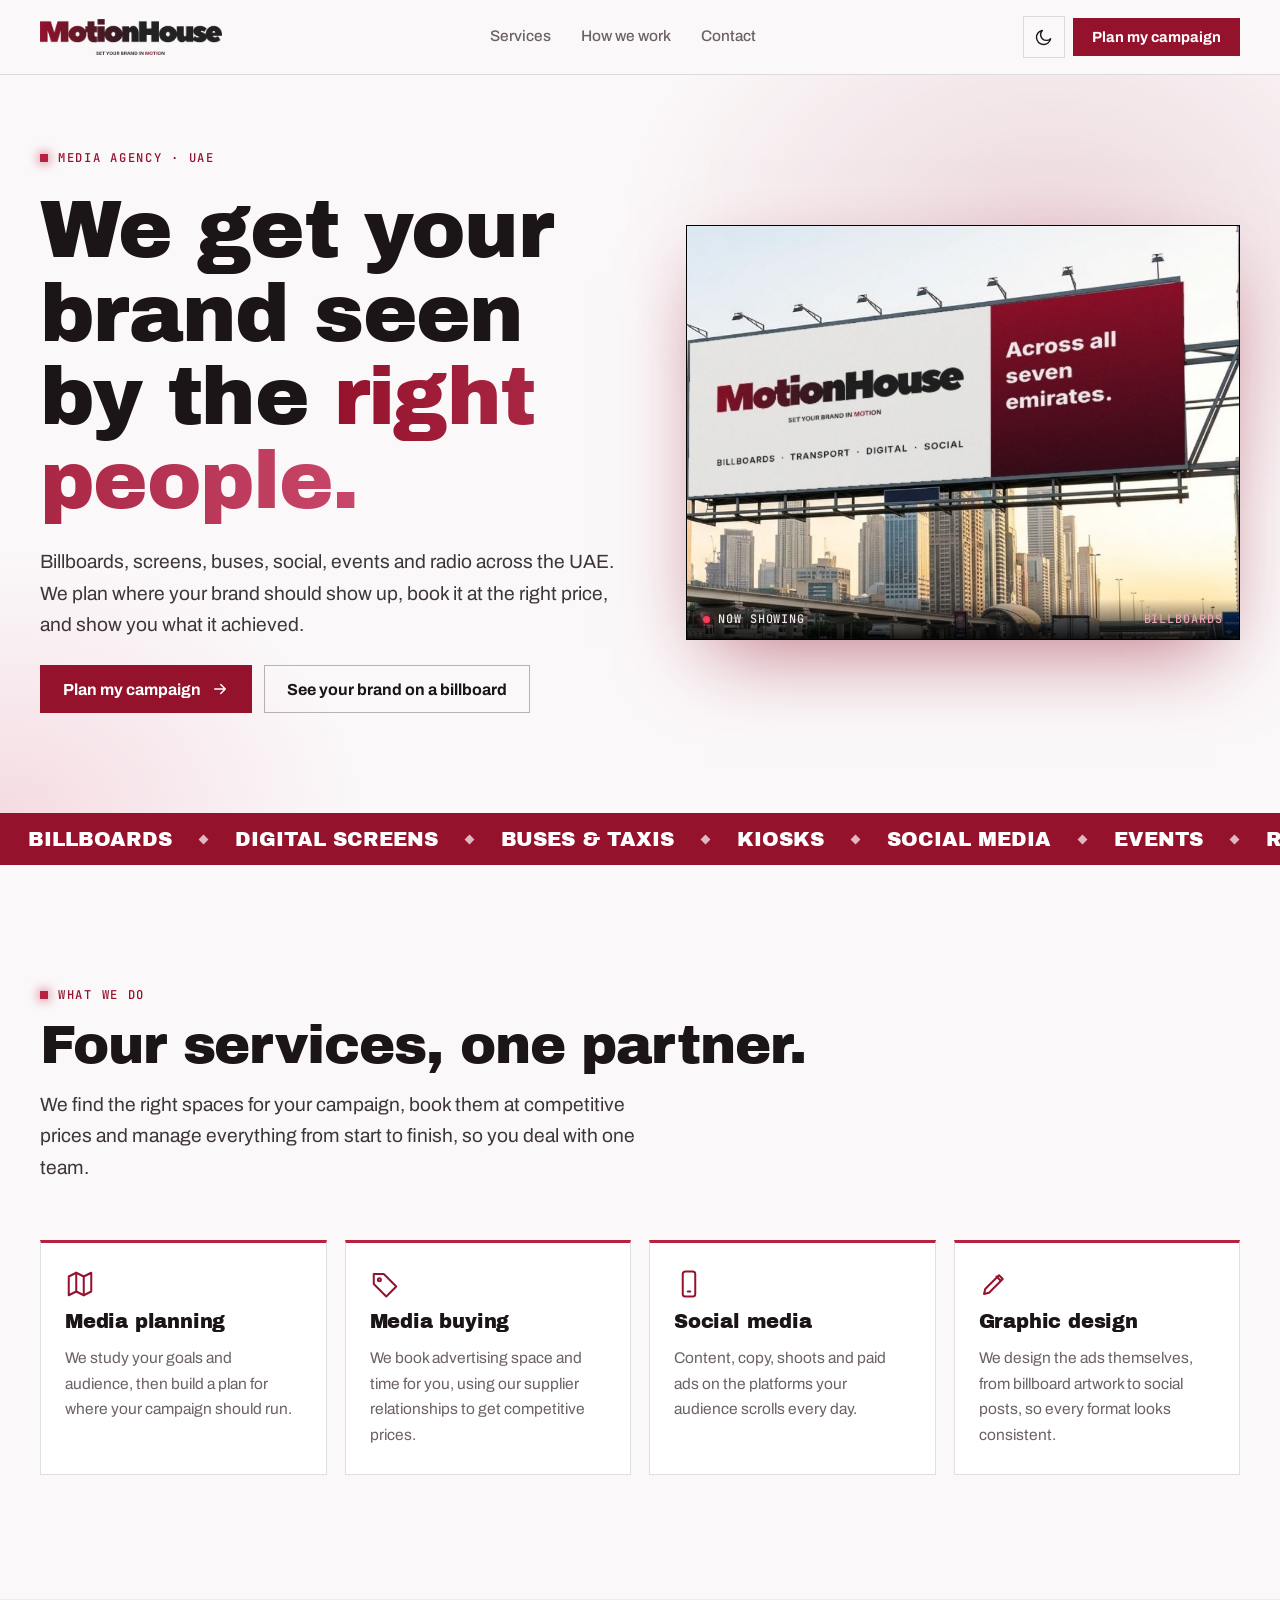
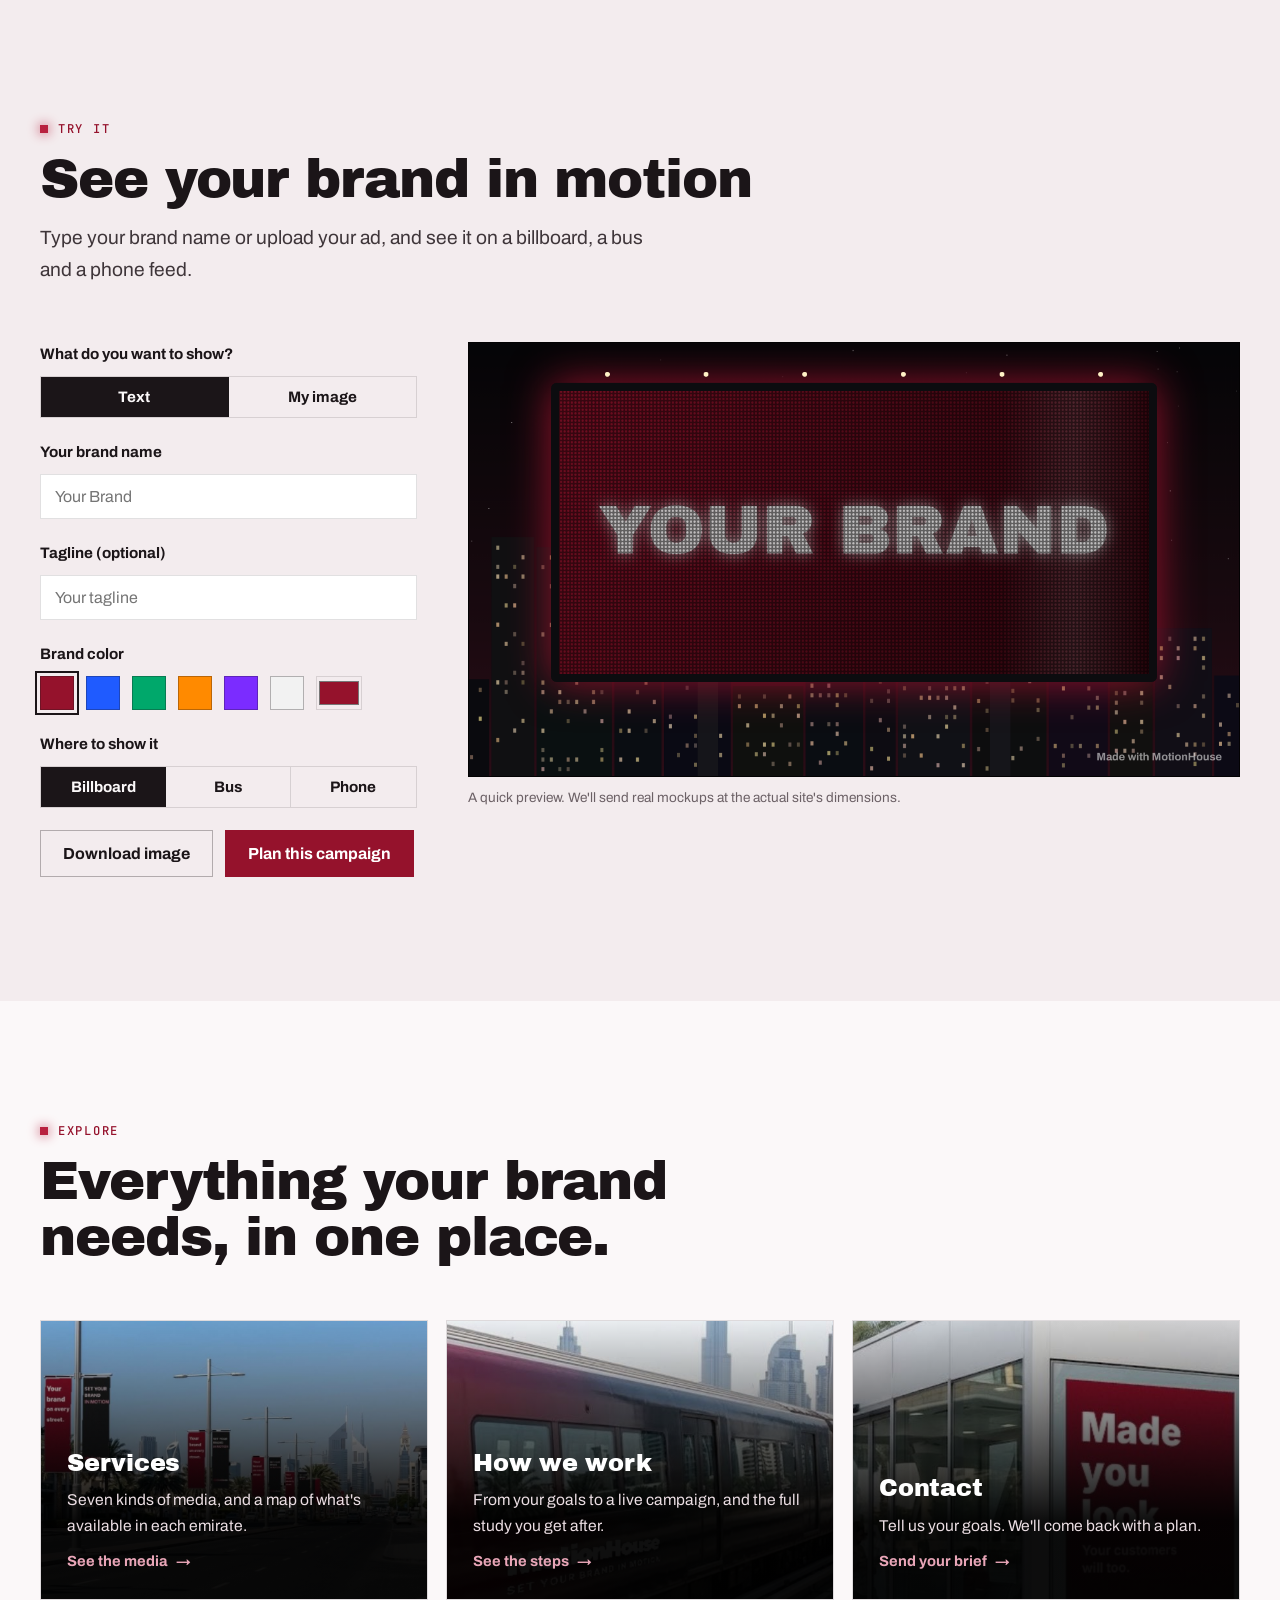
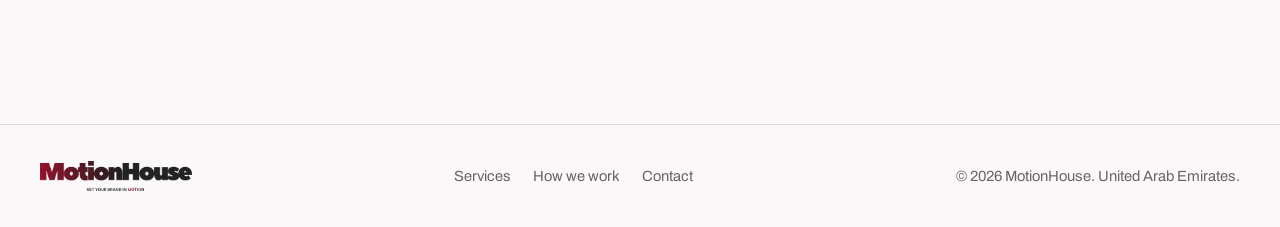
==== commit 7adc48a2: "Add files via upload" ====
--- a/index.html
+++ b/index.html
@@ -3,14 +3,14 @@
 <head>
 <meta charset="utf-8">
 <meta name="viewport" content="width=device-width, initial-scale=1, viewport-fit=cover">
-<title data-ar="موشن هاوس | اجعل علامتك التجارية في حركة">MotionHouse</title>
+<title>MotionHouse</title>
 <meta name="claude:viewport-fit-sides" content="cover">
 <meta name="description" content="MotionHouse is a UAE media agency. We plan and buy billboards, digital screens, buses and taxis, kiosks, social media, events and radio, then show you what it achieved.">
 <meta name="theme-color" content="#0c0a0b">
-<script>(function(){try{var t=localStorage.getItem('mh-theme');if(t)document.documentElement.setAttribute('data-theme',t);if(localStorage.getItem('mh-lang')==='ar'){document.documentElement.lang='ar';document.documentElement.dir='rtl';}}catch(e){}})();</script>
+<script>(function(){try{var t=localStorage.getItem('mh-theme');if(t)document.documentElement.setAttribute('data-theme',t);}catch(e){}})();</script>
 <link rel="preconnect" href="https://fonts.googleapis.com">
 <link rel="preconnect" href="https://fonts.gstatic.com" crossorigin>
-<link rel="stylesheet" href="https://fonts.googleapis.com/css2?family=Archivo+Black&family=Archivo:wght@400;500;600;700&family=Cairo:wght@400;600;700;900&family=JetBrains+Mono:wght@400;500&display=swap">
+<link rel="stylesheet" href="https://fonts.googleapis.com/css2?family=Archivo+Black&family=Archivo:wght@400;500;600;700&family=JetBrains+Mono:wght@400;500&display=swap">
 <link rel="stylesheet" href="style.css">
 <link rel="icon" href="icon.png">
 </head>
@@ -23,20 +23,21 @@
 <section class="hero glow">
   <div class="wrap hero-grid">
     <div class="hero-copy">
-      <p class="eyebrow rise" data-ar="وكالة إعلانية · الإمارات">Media agency · UAE</p>
-      <h1 class="rise d1" data-ar="نوصل علامتك التجارية إلى <span class=&quot;lit&quot;>الناس الصح.</span>">We get your brand seen by the <span class="lit">right people.</span></h1>
-      <p class="lead rise d2" data-ar="لوحات إعلانية، شاشات، حافلات، تواصل اجتماعي، فعاليات وإذاعة في كل الإمارات. نخطط أين تظهر علامتك، نحجزها بالسعر المناسب، ونريك النتائج.">Billboards, screens, buses, social, events and radio across the UAE. We plan where your brand should show up, book it at the right price, and show you what it achieved.</p>
+      <p class="eyebrow rise">Media agency · UAE</p>
+      <h1 class="rise d1">We get your brand seen by the <span class="lit">right people.</span></h1>
+      <p class="lead rise d2">Billboards, screens, buses, social, events and radio across the UAE. We plan where your brand should show up, book it at the right price, and show you what it achieved.</p>
       <div class="btns rise d3">
-        <a class="btn btn-hot" href="contact.html"><span data-ar="خطّط حملتي">Plan my campaign</span> <svg class="flip" viewBox="0 0 24 24" aria-hidden="true"><path d="M5 12h14M13 6l6 6-6 6"/></svg></a>
-        <a class="btn" href="#studio" data-ar="شاهد علامتك على لوحة">See your brand on a billboard</a>
+        <a class="btn btn-hot" href="contact.html"><span>Plan my campaign</span> <svg class="flip" viewBox="0 0 24 24" aria-hidden="true"><path d="M5 12h14M13 6l6 6-6 6"/></svg></a>
+        <a class="btn" href="#studio">See your brand on a billboard</a>
       </div>
     </div>
     <figure class="screen rise d2">
-      <img class="on" src="dooh.jpg" alt="An LED screen on a building showing the MotionHouse logo at night" data-ar-alt="شاشة LED على مبنى تعرض شعار موشن هاوس ليلاً" data-label="Digital screens" data-label-ar="الشاشات الرقمية" width="1541" height="672" fetchpriority="high">
-      <img src="ooh.jpg" alt="" data-label="Billboards" data-label-ar="اللوحات الإعلانية" width="1541" height="672">
-      <img src="buses-taxis.jpg" alt="" data-label="Buses &amp; taxis" data-label-ar="الحافلات وسيارات الأجرة" width="1541" height="672">
-      <img src="events.jpg" alt="" data-label="Events" data-label-ar="الفعاليات" width="1541" height="672">
-      <figcaption><span><i class="dot"></i><span data-ar="يُعرض الآن">Now showing</span></span><b id="screenCap">Digital screens</b></figcaption>
+      <img class="on" src="gantry.jpg" alt="A MotionHouse billboard on a highway gantry in Dubai" data-label="Billboards" width="1040" height="687" fetchpriority="high">
+      <img src="bus.jpg" alt="" data-label="Buses &amp; taxis" width="1600" height="431">
+      <img src="metro.jpg" alt="" data-label="Metro" width="1600" height="430">
+      <img src="kiosk.jpg" alt="" data-label="Malls &amp; kiosks" width="1135" height="1264">
+      <img src="mall-screen.jpg" alt="" data-label="Digital screens" width="910" height="1264">
+      <figcaption><span><i class="dot"></i><span>Now showing</span></span><b id="screenCap">Billboards</b></figcaption>
     </figure>
   </div>
 </section>
@@ -50,31 +51,18 @@
 
 <!-- WHAT WE DO -->
 <section class="band">
-  <div class="wrap split">
-    <div class="prose">
-      <p class="eyebrow" data-ar="ماذا نفعل">What we do</p>
-      <h2 data-ar="اعتبرنا وكيل سفرك، لكن للإعلانات.">Think of us as your travel agent for ads.</h2>
-      <p data-ar="وكيل السفر لا يملك الطائرات ولا الفنادق، لكنه يعرف أفضل الخيارات ويحصل على أفضل الأسعار ويحجز لك كل شيء. نحن نعمل بالطريقة نفسها.">A travel agent doesn't own the planes or the hotels. They know the best options, get good prices and book everything for you. We work the same way.</p>
-      <p data-ar="لا نملك اللوحات أو الحافلات أو الشاشات. نعمل مع شبكة من الموردين الموثوقين في الإمارات، ونخطط ونشتري لك المساحات المناسبة.">We don't own billboards, buses or screens. We work with a network of trusted suppliers across the UAE, and we plan and buy the right spots for your brand.</p>
-      <div class="duo">
-        <div><h3 data-ar="تخطيط الإعلانات">Media planning</h3><p data-ar="ندرس أهدافك وجمهورك، ثم نبني خطة لأماكن عرض حملتك.">We study your goals and your audience, then build a plan for where your campaign should run.</p></div>
-        <div><h3 data-ar="شراء المساحات الإعلانية">Media buying</h3><p data-ar="نشتري المساحات والأوقات الإعلانية نيابةً عنك، بأسعار تنافسية بفضل علاقاتنا.">We buy the space and airtime for you, using our supplier relationships to get competitive prices.</p></div>
-      </div>
+  <div class="wrap">
+    <div class="head">
+      <p class="eyebrow">What we do</p>
+      <h2>Four services, one partner.</h2>
+      <p class="lead">We find the right spaces for your campaign, book them at competitive prices and manage everything from start to finish, so you deal with one team.</p>
     </div>
-    <div class="flow" role="img" aria-label="Suppliers on one side, your brand on the other, MotionHouse in the middle planning and buying the media." data-ar-aria-label="الموردون في جهة، وعلامتك في الجهة الأخرى، وموشن هاوس في الوسط تخطط وتشتري.">
-      <div class="flow-col">
-        <small data-ar="الموردون">Suppliers</small>
-        <span class="chip-s" data-ar="لوحات إعلانية">Billboards</span><span class="chip-s" data-ar="شاشات LED">LED screens</span><span class="chip-s" data-ar="أساطيل النقل">Bus &amp; taxi fleets</span><span class="chip-s" data-ar="محطات الإذاعة">Radio stations</span>
-      </div>
-      <span class="arrow" aria-hidden="true">→</span>
-      <div class="hub"><strong>Motion<br>House</strong><span data-ar="تخطيط · شراء · تقارير">plan · buy · report</span></div>
-      <span class="arrow" aria-hidden="true">→</span>
-      <div class="flow-col">
-        <small data-ar="أنت">You</small>
-        <span class="chip-s" data-ar="أهدافك">Your goals</span><span class="chip-s" data-ar="جمهورك">Your audience</span><span class="chip-s" data-ar="ميزانيتك">Your budget</span><span class="chip-s" data-ar="نتائجك">Your results</span>
-      </div>
-      <p class="flow-note" data-ar="جهة اتصال واحدة لكل أنواع الإعلانات، بدلاً من ملاحقة عشرات الموردين.">One contact for every kind of media, instead of a dozen suppliers to chase.</p>
-    </div>
+    <ul class="services">
+      <li><svg viewBox="0 0 24 24" aria-hidden="true"><path d="M3 6l6-3 6 3 6-3v15l-6 3-6-3-6 3z"/><path d="M9 3v15M15 6v15"/></svg><h3>Media planning</h3><p>We study your goals and audience, then build a plan for where your campaign should run.</p></li>
+      <li><svg viewBox="0 0 24 24" aria-hidden="true"><path d="M3 12V4h8l10 10-8 8z"/><circle cx="7.5" cy="8.5" r="1.2"/></svg><h3>Media buying</h3><p>We book advertising space and time for you, using our supplier relationships to get competitive prices.</p></li>
+      <li><svg viewBox="0 0 24 24" aria-hidden="true"><rect x="7" y="2" width="10" height="20" rx="2"/><path d="M11 18h2"/></svg><h3>Social media</h3><p>Content, copy, shoots and paid ads on the platforms your audience scrolls every day.</p></li>
+      <li><svg viewBox="0 0 24 24" aria-hidden="true"><path d="M4 20l4-1 11-11-3-3L5 16z"/><path d="M14 6l3 3"/></svg><h3>Graphic design</h3><p>We design the ads themselves, from billboard artwork to social posts, so every format looks consistent.</p></li>
+    </ul>
   </div>
 </section>
 
@@ -82,25 +70,25 @@
 <section class="band band-alt" id="studio">
   <div class="wrap">
     <div class="head">
-      <p class="eyebrow" data-ar="جرّبها بنفسك">Try it</p>
-      <h2 data-ar="شاهد علامتك في حركة">See your brand in motion</h2>
-      <p class="lead" data-ar="اكتب اسم علامتك أو ارفع إعلانك، وشاهده على لوحة إعلانية وحافلة وشاشة هاتف.">Type your brand name or upload your ad, and watch it go up on a billboard, a bus and a phone feed.</p>
+      <p class="eyebrow">Try it</p>
+      <h2>See your brand in motion</h2>
+      <p class="lead">Type your brand name or upload your ad, and see it on a billboard, a bus and a phone feed.</p>
     </div>
     <div class="studio">
       <div class="studio-ctrl">
-        <div class="fld"><span data-ar="ماذا تريد أن تعرض؟">What do you want to show?</span>
+        <div class="fld"><span>What do you want to show?</span>
           <div class="seg" role="group" id="modeSeg">
-            <button type="button" data-mode="text" aria-pressed="true" data-ar="نص">Text</button>
-            <button type="button" data-mode="image" aria-pressed="false" data-ar="صورتي">My image</button>
+            <button type="button" data-mode="text" aria-pressed="true">Text</button>
+            <button type="button" data-mode="image" aria-pressed="false">My image</button>
           </div>
         </div>
 
         <div id="textCtrls" class="studio-ctrl">
-          <label class="fld"><span data-ar="اسم علامتك">Your brand name</span>
-            <input class="in" id="sName" maxlength="24" autocomplete="off" placeholder="Your Brand" data-ar-placeholder="علامتك"></label>
-          <label class="fld"><span data-ar="الشعار (اختياري)">Tagline (optional)</span>
-            <input class="in" id="sTag" maxlength="40" autocomplete="off" placeholder="Your tagline" data-ar-placeholder="شعارك"></label>
-          <div class="fld"><span data-ar="لون العلامة">Brand color</span>
+          <label class="fld"><span>Your brand name</span>
+            <input class="in" id="sName" maxlength="24" autocomplete="off" placeholder="Your Brand"></label>
+          <label class="fld"><span>Tagline (optional)</span>
+            <input class="in" id="sTag" maxlength="40" autocomplete="off" placeholder="Your tagline"></label>
+          <div class="fld"><span>Brand color</span>
             <div class="swatches">
               <button class="swatch" type="button" data-c="#95122C" style="background:#95122C" aria-label="Crimson" aria-pressed="true"></button>
               <button class="swatch" type="button" data-c="#1F5BFF" style="background:#1F5BFF" aria-label="Blue" aria-pressed="false"></button>
@@ -116,29 +104,29 @@
         <div id="imageCtrls" class="fld" hidden>
           <label class="drop" id="drop" for="sFile">
             <svg viewBox="0 0 24 24" aria-hidden="true"><path d="M12 16V4M7 9l5-5 5 5M4 16v4h16v-4"/></svg>
-            <span data-ar="ارفع إعلانك أو شعارك">Upload your ad or logo</span>
-            <small data-ar="JPG أو PNG. يبقى على جهازك ولا يُرفع إلى أي مكان.">JPG or PNG. It stays on your device and isn't uploaded anywhere.</small>
+            <span>Upload your ad or logo</span>
+            <small>JPG or PNG. It stays on your device and isn't uploaded anywhere.</small>
           </label>
           <input type="file" id="sFile" accept="image/*" hidden>
-          <div class="file-row" id="fileRow" hidden><span id="fileName"></span><button class="link-btn" type="button" id="clearFile" data-ar="إزالة">Remove</button></div>
+          <div class="file-row" id="fileRow" hidden><span id="fileName"></span><button class="link-btn" type="button" id="clearFile">Remove</button></div>
         </div>
 
-        <div class="fld"><span data-ar="أين تريد عرضه؟">Where to show it</span>
+        <div class="fld"><span>Where to show it</span>
           <div class="seg" role="group" id="sceneSeg">
-            <button type="button" data-scene="billboard" aria-pressed="true" data-ar="لوحة">Billboard</button>
-            <button type="button" data-scene="bus" aria-pressed="false" data-ar="حافلة">Bus</button>
-            <button type="button" data-scene="phone" aria-pressed="false" data-ar="هاتف">Phone</button>
+            <button type="button" data-scene="billboard" aria-pressed="true">Billboard</button>
+            <button type="button" data-scene="bus" aria-pressed="false">Bus</button>
+            <button type="button" data-scene="phone" aria-pressed="false">Phone</button>
           </div>
         </div>
 
         <div class="btns">
-          <button class="btn" id="sDownload" type="button" data-ar="تنزيل الصورة">Download image</button>
-          <a class="btn btn-hot" id="sPlan" href="contact.html" data-ar="خطّط هذه الحملة">Plan this campaign</a>
+          <button class="btn" id="sDownload" type="button">Download image</button>
+          <a class="btn btn-hot" id="sPlan" href="contact.html">Plan this campaign</a>
         </div>
       </div>
       <div class="studio-stage">
         <canvas id="studioCanvas" width="1280" height="720" role="img" aria-label="Preview of your brand on a billboard"></canvas>
-        <p class="stage-note" data-ar="معاينة توضيحية. سنرسل لك تصاميم حقيقية بمقاسات الموقع الفعلي.">A quick preview. We'll send real mockups at the actual site's dimensions.</p>
+        <p class="stage-note">A quick preview. We'll send real mockups at the actual site's dimensions.</p>
       </div>
     </div>
   </div>
@@ -147,25 +135,25 @@
 <!-- EXPLORE -->
 <section class="band">
   <div class="wrap">
-    <div class="head"><p class="eyebrow" data-ar="اكتشف">Explore</p><h2 data-ar="كل ما تحتاجه علامتك، في مكان واحد.">Everything your brand needs, in one place.</h2></div>
+    <div class="head"><p class="eyebrow">Explore</p><h2>Everything your brand needs, in one place.</h2></div>
     <div class="tiles">
       <a class="go" href="services.html">
-        <img src="ooh.jpg" alt="" loading="lazy" width="1541" height="672">
-        <h3 data-ar="الخدمات">Services</h3>
-        <p data-ar="سبعة أنواع من الإعلانات، وخريطة لما هو متاح في كل إمارة.">Seven kinds of media, and a map of what's available in each emirate.</p>
-        <span class="more"><span data-ar="شاهد الإعلانات">See the media</span> <span class="flip">→</span></span>
+        <img src="lampposts.jpg" alt="" loading="lazy" width="1040" height="687">
+        <h3>Services</h3>
+        <p>Seven kinds of media, and a map of what's available in each emirate.</p>
+        <span class="more"><span>See the media</span> <span class="flip">→</span></span>
       </a>
       <a class="go" href="how-we-work.html">
-        <img src="uae-skyline.jpg" alt="" loading="lazy" width="1541" height="672">
-        <h3 data-ar="طريقة عملنا">How we work</h3>
-        <p data-ar="من أهدافك إلى إطلاق الحملة، والدراسة الكاملة التي تحصل عليها بعدها.">From your goals to a live campaign, and the full study you get after.</p>
-        <span class="more"><span data-ar="شاهد الخطوات">See the steps</span> <span class="flip">→</span></span>
+        <img src="metro.jpg" alt="" loading="lazy" width="1600" height="430">
+        <h3>How we work</h3>
+        <p>From your goals to a live campaign, and the full study you get after.</p>
+        <span class="more"><span>See the steps</span> <span class="flip">→</span></span>
       </a>
       <a class="go" href="contact.html">
-        <img src="events.jpg" alt="" loading="lazy" width="1541" height="672">
-        <h3 data-ar="تواصل معنا">Contact</h3>
-        <p data-ar="أخبرنا بأهدافك، وسنعود إليك بخطة.">Tell us your goals. We'll come back with a plan.</p>
-        <span class="more"><span data-ar="أرسل ملخص حملتك">Send your brief</span> <span class="flip">→</span></span>
+        <img src="shelter.jpg" alt="" loading="lazy" width="1600" height="430">
+        <h3>Contact</h3>
+        <p>Tell us your goals. We'll come back with a plan.</p>
+        <span class="more"><span>Send your brief</span> <span class="flip">→</span></span>
       </a>
     </div>
   </div>
--- a/style.css
+++ b/style.css
@@ -32,7 +32,6 @@
   --btn-bg:#1b1518; --btn-text:#fff;
   color-scheme:light;
 }
-[lang="ar"]{--display:"Cairo","Archivo Black",sans-serif;--body:"Cairo",system-ui,sans-serif}
 
 /* ---------- Base ---------- */
 *,*::before,*::after{box-sizing:border-box}
@@ -53,10 +52,8 @@
 h1{font-size:clamp(2.5rem,6.4vw,5.2rem)}
 h2{font-size:clamp(1.9rem,4.4vw,3.4rem)}
 h3{font-size:1.22rem;line-height:1.15;letter-spacing:-.01em}
-[lang="ar"] h1,[lang="ar"] h2,[lang="ar"] h3{font-weight:900;letter-spacing:0;line-height:1.3}
 .eyebrow{display:flex;align-items:center;gap:10px;font:500 .76rem/1 var(--mono);letter-spacing:.14em;text-transform:uppercase;color:var(--accent)}
 .eyebrow::before{content:"";width:8px;height:8px;background:var(--crimson-hi);box-shadow:0 0 12px var(--crimson-hi)}
-[lang="ar"] .eyebrow{font-family:var(--body);font-weight:700;font-size:.9rem;letter-spacing:0}
 .lead{font-size:clamp(1.08rem,1.5vw,1.25rem);color:var(--soft);max-width:56ch}
 .lit{background:linear-gradient(90deg,var(--crimson-hi),#e9a6b8);-webkit-background-clip:text;background-clip:text;color:transparent}
 [data-theme="light"] .lit{background-image:linear-gradient(90deg,#95122c,#c9476a)}
@@ -66,7 +63,6 @@
 .band-alt{background:var(--bg-alt)}
 .head{display:grid;gap:16px;max-width:780px;margin-bottom:clamp(36px,5vw,56px)}
 .flip{display:inline-block}
-[dir="rtl"] .flip{transform:scaleX(-1)}
 
 /* ---------- Buttons ---------- */
 .btn{display:inline-flex;align-items:center;justify-content:center;gap:10px;padding:14px 22px;font:700 1rem var(--body);text-decoration:none;color:var(--text);background:transparent;border:1.5px solid var(--line-strong);cursor:pointer;transition:background .2s,color .2s,border-color .2s,box-shadow .2s}
@@ -96,7 +92,7 @@
 .nav ul a[aria-current="page"]{color:var(--text);box-shadow:inset 0 -2px 0 var(--crimson-hi)}
 .nav-end{display:flex;align-items:center;gap:8px}
 .nav .btn{padding:10px 18px;font-size:.92rem}
-.tool{display:inline-grid;place-items:center;min-width:42px;height:42px;padding:0 10px;background:transparent;color:var(--text);border:1px solid var(--line);cursor:pointer;font:700 .9rem "Cairo",var(--body);transition:border-color .2s}
+.tool{display:inline-grid;place-items:center;min-width:42px;height:42px;padding:0 10px;background:transparent;color:var(--text);border:1px solid var(--line);cursor:pointer;font:700 .9rem var(--body);transition:border-color .2s}
 .tool:hover{border-color:var(--accent)}
 .tool svg{width:19px;height:19px;fill:none;stroke:currentColor;stroke-width:1.8;stroke-linecap:round;stroke-linejoin:round}
 .ic-moon{display:none}
@@ -116,7 +112,6 @@
 .glow{position:relative;isolation:isolate;overflow:hidden}
 .glow::before{content:"";position:absolute;inset:0;z-index:-1;pointer-events:none;
   background:radial-gradient(48% 62% at 82% 22%,var(--glow),transparent 70%),radial-gradient(40% 50% at 0% 100%,var(--glow-2),transparent 70%)}
-[dir="rtl"] .glow::before{transform:scaleX(-1)}
 
 /* ---------- Hero ---------- */
 .hero{padding-block:clamp(44px,6vw,88px) clamp(56px,8vw,100px)}
@@ -127,7 +122,6 @@
 .screen img{position:absolute;inset:0;width:100%;height:100%;object-fit:cover;opacity:0;transition:opacity .9s ease}
 .screen img.on{opacity:1}
 .screen figcaption{position:absolute;left:0;right:0;bottom:0;z-index:2;display:flex;justify-content:space-between;gap:12px;padding:12px 16px;font:500 .74rem var(--mono);letter-spacing:.08em;text-transform:uppercase;color:#f1e6ea;background:linear-gradient(transparent,rgba(0,0,0,.85))}
-[lang="ar"] .screen figcaption{font-family:var(--body);letter-spacing:0;font-size:.85rem}
 .screen figcaption b{color:#e9a6b8;font-weight:500}
 .dot{display:inline-block;width:7px;height:7px;border-radius:50%;background:#ff3b5c;box-shadow:0 0 8px #ff3b5c;margin-inline-end:8px;animation:blink 1.4s steps(2) infinite}
 @keyframes blink{50%{opacity:.2}}
@@ -154,16 +148,13 @@
 .flow{border:1px solid var(--line);background:var(--card);padding:clamp(20px,3vw,32px);display:grid;grid-template-columns:1fr auto 1fr auto 1fr;align-items:center;gap:12px}
 .flow-col{display:grid;gap:8px;min-width:0}
 .flow-col small{font:500 .7rem var(--mono);letter-spacing:.12em;text-transform:uppercase;color:var(--muted);margin-bottom:4px}
-[lang="ar"] .flow-col small{font-family:var(--body);font-weight:700;letter-spacing:0;font-size:.85rem}
 .chip-s{padding:8px 10px;border:1px solid var(--line);font-size:.86rem;font-weight:500}
 .hub{display:grid;place-items:center;text-align:center;gap:6px;padding:22px 12px;background:var(--crimson);color:#fff;box-shadow:0 0 40px rgba(149,18,44,.55)}
 .hub strong{font:400 1.05rem/1.1 "Archivo Black",var(--display);direction:ltr}
 .hub span{font-size:.8rem;opacity:.9}
 .arrow{color:var(--accent);font:500 1.2rem var(--mono)}
-[dir="rtl"] .arrow{transform:scaleX(-1)}
 .flow-note{grid-column:1/-1;margin-top:8px;padding-top:14px;border-top:1px solid var(--line);font-size:.92rem;color:var(--muted)}
-@media(max-width:620px){.flow{grid-template-columns:1fr}.arrow,[dir="rtl"] .arrow{transform:rotate(90deg);justify-self:center}}
-
+@media(max-width:620px){.flow{grid-template-columns:1fr}.arrow{transform:rotate(90deg);justify-self:center}}
 /* ---------- Studio ---------- */
 .studio{display:grid;grid-template-columns:minmax(260px,.78fr) 1.6fr;gap:clamp(24px,4vw,52px);align-items:start}
 .studio>*{min-width:0}
@@ -194,7 +185,7 @@
 @media(max-width:900px){.tiles{grid-template-columns:1fr}}
 .go{position:relative;display:flex;flex-direction:column;justify-content:flex-end;gap:10px;min-height:280px;padding:26px;text-decoration:none;color:#fff;overflow:hidden;isolation:isolate;border:1px solid var(--line)}
 .go img{position:absolute;inset:0;z-index:-2;width:100%;height:100%;object-fit:cover;transition:transform .6s}
-.go::after{content:"";position:absolute;inset:0;z-index:-1;background:linear-gradient(180deg,rgba(0,0,0,.1) 20%,rgba(0,0,0,.85))}
+.go::after{content:"";position:absolute;inset:0;z-index:-1;background:linear-gradient(180deg,rgba(0,0,0,.05) 0%,rgba(0,0,0,.55) 40%,rgba(0,0,0,.94) 72%)}
 .go:hover img{transform:scale(1.05)}
 .go h3{font-size:1.5rem}
 .go p{color:#eadde2;font-size:.98rem}
@@ -236,7 +227,7 @@
 .pin-halo{fill:url(#halo);opacity:0;transition:opacity .4s}
 .pin-core{fill:#e9a6b8;stroke:#070607;stroke-width:2;transition:fill .2s}
 .pin-ping{fill:none;stroke:#e9a6b8;stroke-width:2;opacity:0;transform-box:fill-box;transform-origin:center}
-.pin-label{fill:#fff;font:700 19px "Archivo","Cairo",sans-serif;paint-order:stroke;stroke:#070607;stroke-width:5px;stroke-linejoin:round}
+.pin-label{fill:#fff;font:700 19px "Archivo",sans-serif;paint-order:stroke;stroke:#070607;stroke-width:5px;stroke-linejoin:round}
 .pin:hover .pin-core{fill:#fff}
 .pin.on .pin-core{fill:#fff;stroke:#b8213f;stroke-width:4}
 .pin.on .pin-halo{opacity:1}
@@ -285,7 +276,6 @@
 .report dl div{display:grid;grid-template-columns:minmax(120px,190px) 1fr;gap:16px;padding:13px 0;border-bottom:1px dashed var(--line)}
 .report dl div:last-child{border-bottom:0}
 .report dt{color:var(--accent);font:500 .88rem var(--mono)}
-[lang="ar"] .report dt{font-family:var(--body);font-weight:700;font-size:.95rem}
 .report dd{margin:0;color:var(--soft);font-size:.97rem}
 @media(max-width:520px){.report dl div{grid-template-columns:1fr;gap:2px}}
 .fix{display:grid;gap:8px;padding:26px;background:var(--crimson);color:#fff}
@@ -316,7 +306,6 @@
 .brief-cursor span{display:inline-block;width:9px;height:1.1em;background:#e9a6b8;vertical-align:text-bottom;animation:blink 1.1s steps(2) infinite}
 .direct{display:grid;gap:6px;padding:18px 20px;border:1px solid var(--line);background:var(--card)}
 .direct small{font:500 .72rem var(--mono);letter-spacing:.12em;text-transform:uppercase;color:var(--muted)}
-[lang="ar"] .direct small{font-family:var(--body);letter-spacing:0;font-size:.85rem;font-weight:700}
 .direct a{font:400 clamp(1.05rem,2.2vw,1.4rem) "Archivo Black",var(--display);text-decoration:none;overflow-wrap:anywhere;direction:ltr;text-align:start}
 .direct a:hover{color:var(--accent)}
 .cform{display:grid;gap:28px;padding:clamp(20px,3.4vw,38px);background:var(--card);border:1px solid var(--line);border-top:3px solid var(--crimson-hi)}
@@ -336,7 +325,6 @@
 .bud.untouched .bud-val{color:var(--muted);font:700 1.05rem var(--body)}
 .bud-hint{font:500 .8rem var(--mono);color:var(--accent)}
 .cr{-webkit-appearance:none;appearance:none;display:block;width:100%;height:8px;margin:6px 0 0;padding:0;border:0;cursor:pointer;background:linear-gradient(to right,#95122c,#e9a6b8) 0 0/var(--p,30%) 100% no-repeat,var(--line)}
-[dir="rtl"] .cr{background:linear-gradient(to left,#95122c,#e9a6b8) 100% 0/var(--p,30%) 100% no-repeat,var(--line)}
 .bud.untouched .cr{background:var(--line)}
 .cr::-webkit-slider-thumb{-webkit-appearance:none;width:26px;height:26px;background:#fff;border:3px solid #95122c;border-radius:50%;box-shadow:0 0 0 6px rgba(149,18,44,.3)}
 .cr::-moz-range-thumb{width:20px;height:20px;background:#fff;border:3px solid #95122c;border-radius:50%}
@@ -367,3 +355,12 @@
 .rise.d1{animation-delay:.1s}.rise.d2{animation-delay:.2s}.rise.d3{animation-delay:.3s}
 @keyframes rise{from{opacity:.001;transform:translateY(22px)}to{opacity:1;transform:none}}
 @media (prefers-reduced-motion:reduce){html{scroll-behavior:auto}*{animation:none!important;transition:none!important}}
+
+/* ---------- Four services (home) ---------- */
+.services{list-style:none;margin:0;padding:0;display:grid;grid-template-columns:repeat(4,1fr);gap:18px}
+.services li{display:grid;align-content:start;gap:12px;padding:26px 24px;background:var(--card);border:1px solid var(--line);border-top:3px solid var(--crimson-hi)}
+.services svg{width:30px;height:30px;fill:none;stroke:var(--accent);stroke-width:1.6;stroke-linecap:round;stroke-linejoin:round}
+.services p{color:var(--muted);font-size:.97rem}
+@media(max-width:1000px){.services{grid-template-columns:1fr 1fr}}
+@media(max-width:560px){.services{grid-template-columns:1fr}}
+.direct small+a{margin-bottom:2px}
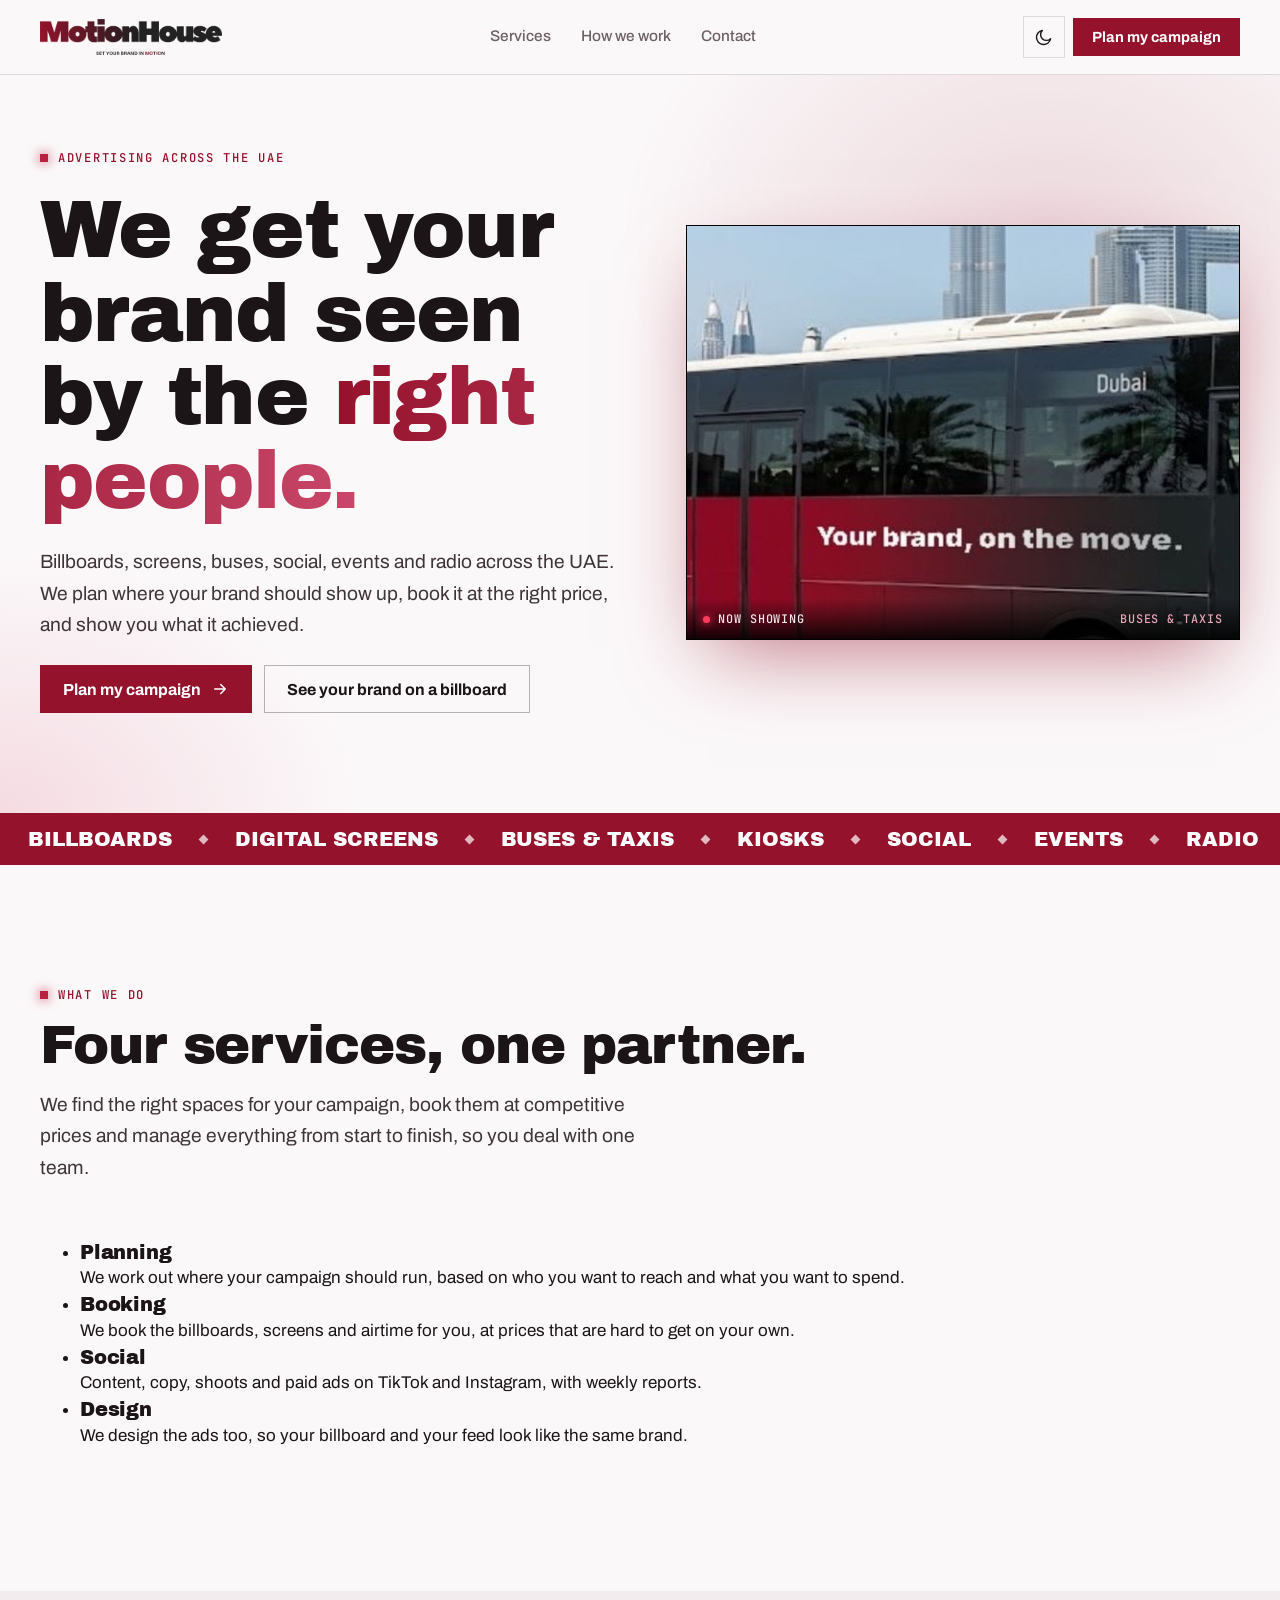
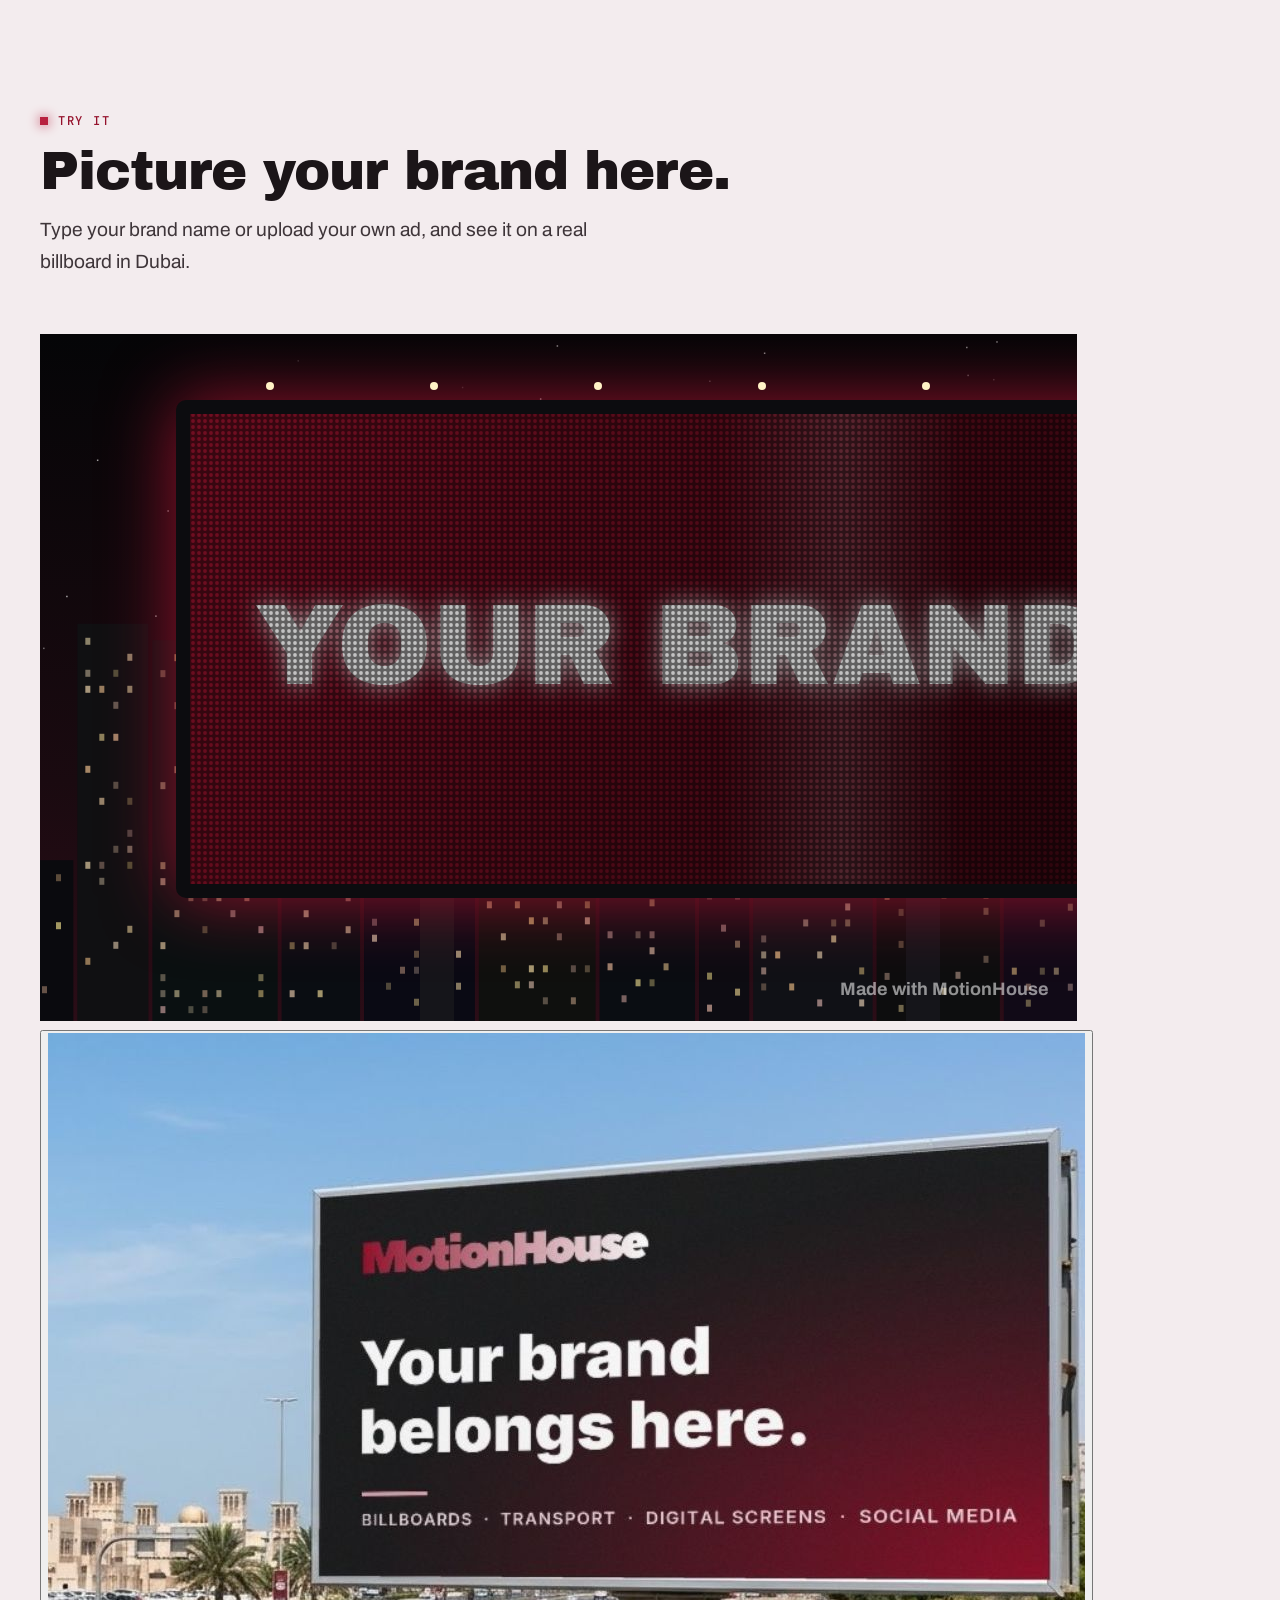
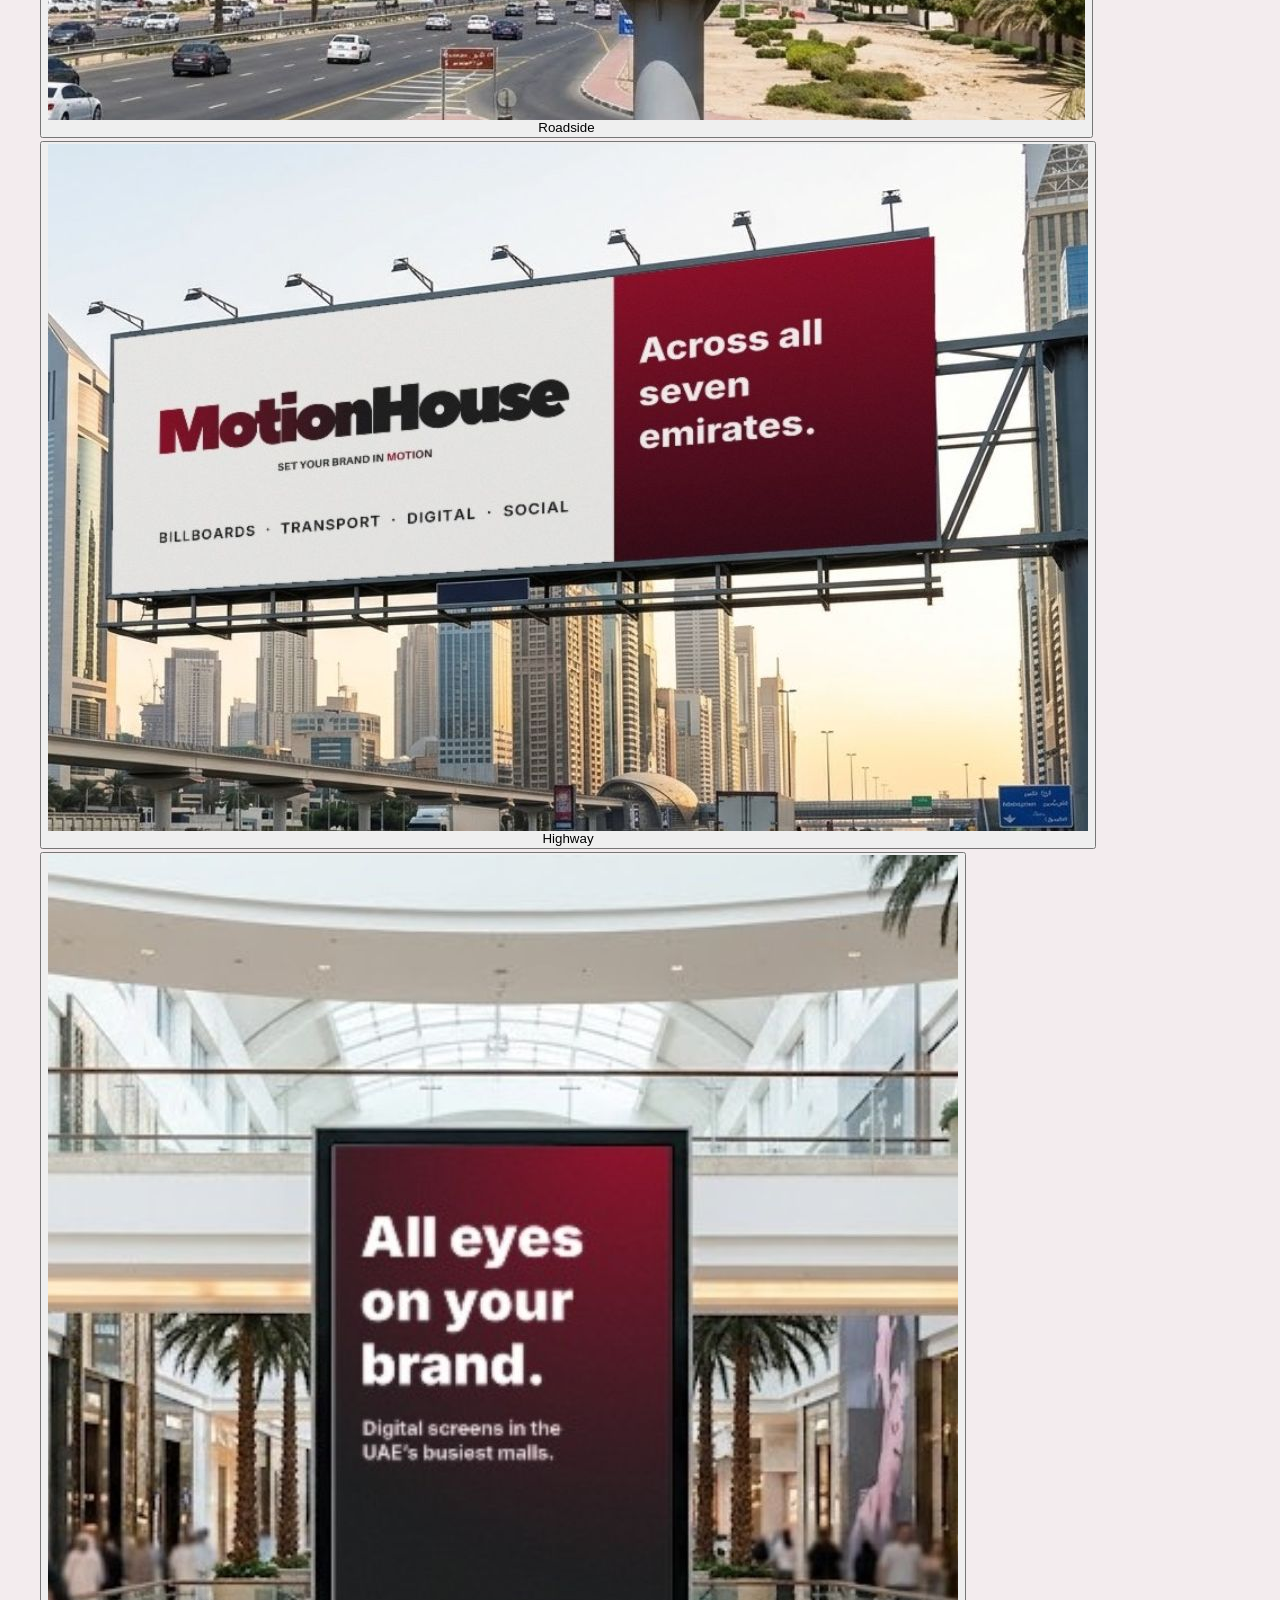
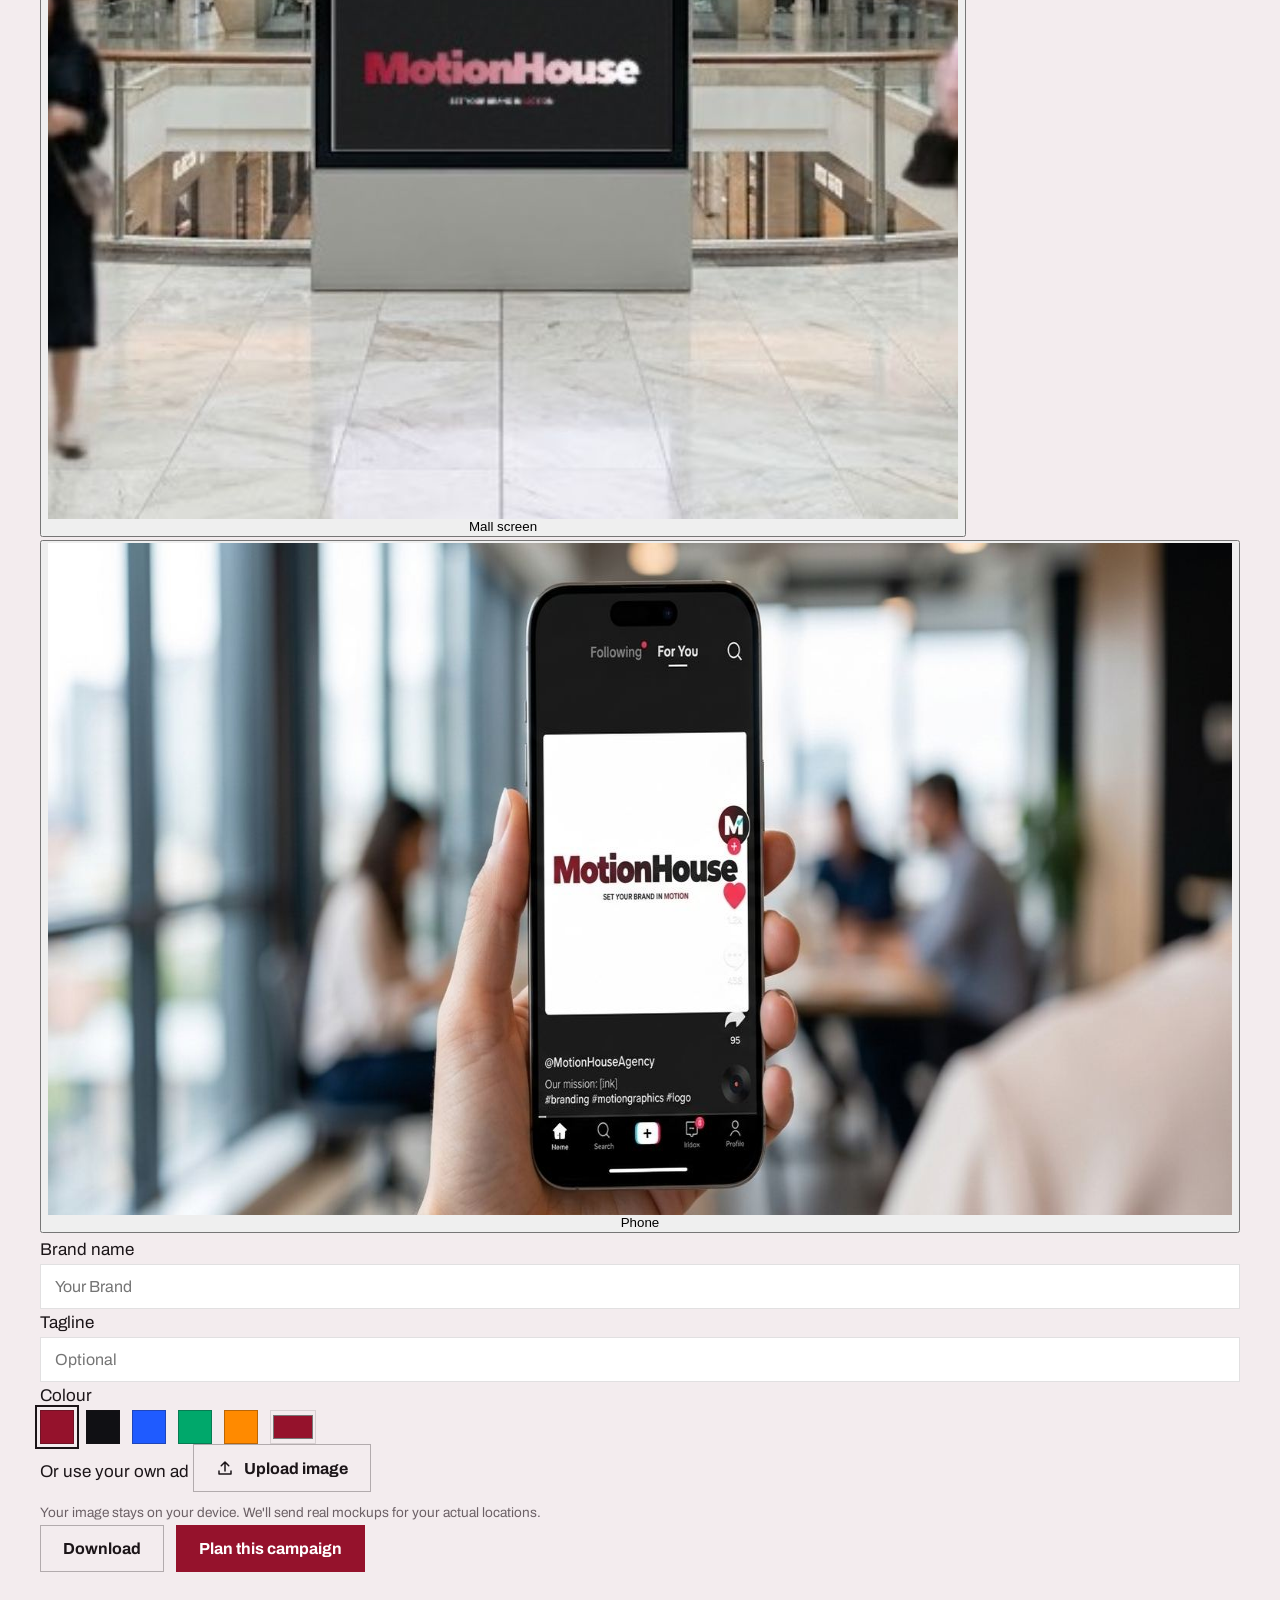
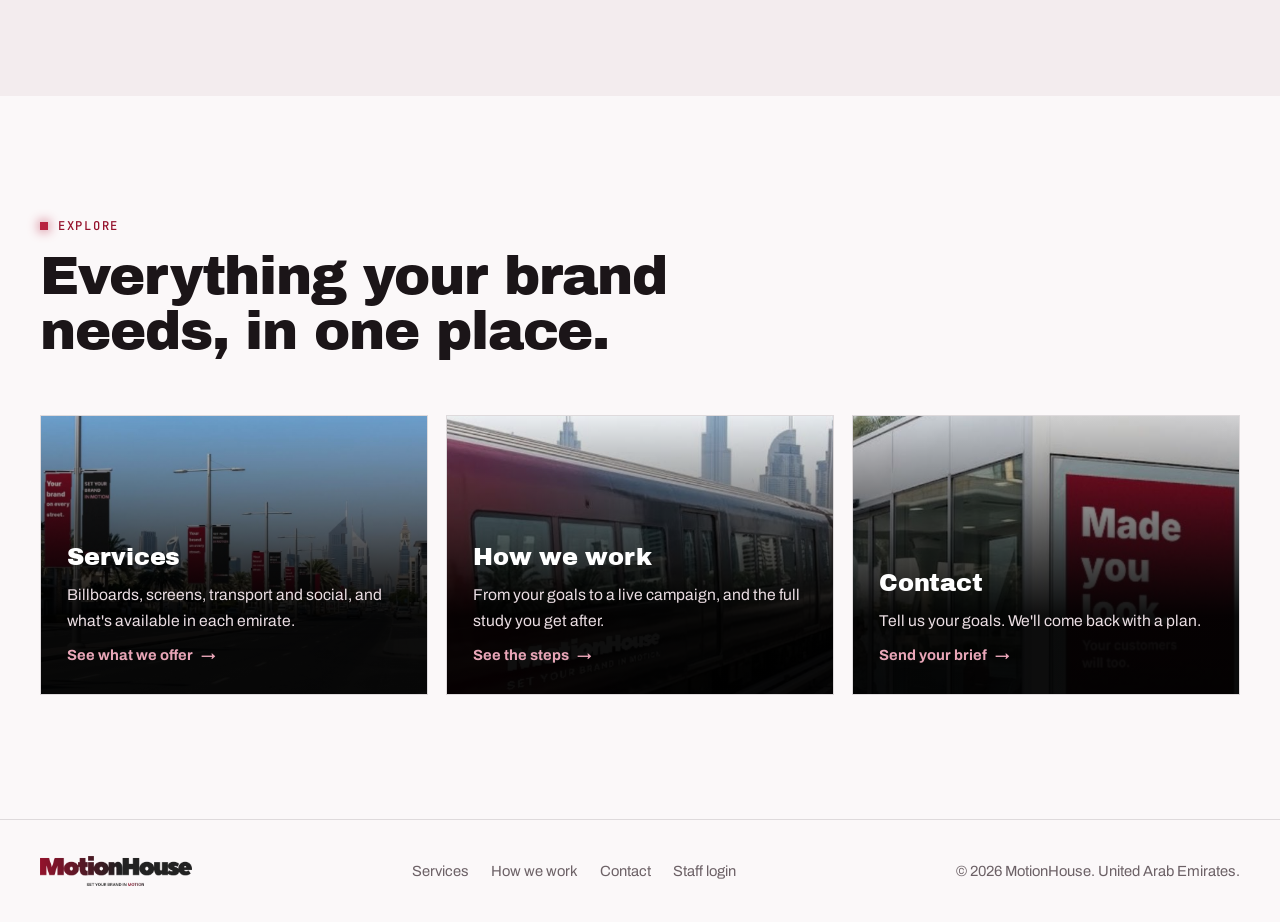
==== commit 3847d60f: "Revise text content for clarity and consistency Updated various text elements for clarity and consis" ====
--- a/index.html
+++ b/index.html
@@ -7,7 +7,7 @@
 <meta name="claude:viewport-fit-sides" content="cover">
 <meta name="description" content="MotionHouse is a UAE media agency. We plan and buy billboards, digital screens, buses and taxis, kiosks, social media, events and radio, then show you what it achieved.">
 <meta name="theme-color" content="#0c0a0b">
-<script>(function(){try{var t=localStorage.getItem('mh-theme');if(t)document.documentElement.setAttribute('data-theme',t);}catch(e){}})();</script>
+<script>(function(){var t=null;try{t=localStorage.getItem('mh-theme');}catch(e){}if(t)document.documentElement.setAttribute('data-theme',t);var l=t?t==='light':window.matchMedia('(prefers-color-scheme: light)').matches;if(l)document.documentElement.classList.add('is-light');})();</script>
 <link rel="preconnect" href="https://fonts.googleapis.com">
 <link rel="preconnect" href="https://fonts.gstatic.com" crossorigin>
 <link rel="stylesheet" href="https://fonts.googleapis.com/css2?family=Archivo+Black&family=Archivo:wght@400;500;600;700&family=JetBrains+Mono:wght@400;500&display=swap">
@@ -23,7 +23,7 @@
 <section class="hero glow">
   <div class="wrap hero-grid">
     <div class="hero-copy">
-      <p class="eyebrow rise">Media agency · UAE</p>
+      <p class="eyebrow rise">Advertising across the UAE</p>
       <h1 class="rise d1">We get your brand seen by the <span class="lit">right people.</span></h1>
       <p class="lead rise d2">Billboards, screens, buses, social, events and radio across the UAE. We plan where your brand should show up, book it at the right price, and show you what it achieved.</p>
       <div class="btns rise d3">
@@ -44,8 +44,8 @@
 
 <div class="ticker" aria-hidden="true">
   <div class="ticker-track">
-    <span>Billboards</span><span>Digital screens</span><span>Buses &amp; taxis</span><span>Kiosks</span><span>Social media</span><span>Events</span><span>Radio</span>
-    <span>Billboards</span><span>Digital screens</span><span>Buses &amp; taxis</span><span>Kiosks</span><span>Social media</span><span>Events</span><span>Radio</span>
+    <span>Billboards</span><span>Digital screens</span><span>Buses &amp; taxis</span><span>Kiosks</span><span>Social</span><span>Events</span><span>Radio</span>
+    <span>Billboards</span><span>Digital screens</span><span>Buses &amp; taxis</span><span>Kiosks</span><span>Social</span><span>Events</span><span>Radio</span>
   </div>
 </div>
 
@@ -57,11 +57,11 @@
       <h2>Four services, one partner.</h2>
       <p class="lead">We find the right spaces for your campaign, book them at competitive prices and manage everything from start to finish, so you deal with one team.</p>
     </div>
-    <ul class="services">
-      <li><svg viewBox="0 0 24 24" aria-hidden="true"><path d="M3 6l6-3 6 3 6-3v15l-6 3-6-3-6 3z"/><path d="M9 3v15M15 6v15"/></svg><h3>Media planning</h3><p>We study your goals and audience, then build a plan for where your campaign should run.</p></li>
-      <li><svg viewBox="0 0 24 24" aria-hidden="true"><path d="M3 12V4h8l10 10-8 8z"/><circle cx="7.5" cy="8.5" r="1.2"/></svg><h3>Media buying</h3><p>We book advertising space and time for you, using our supplier relationships to get competitive prices.</p></li>
-      <li><svg viewBox="0 0 24 24" aria-hidden="true"><rect x="7" y="2" width="10" height="20" rx="2"/><path d="M11 18h2"/></svg><h3>Social media</h3><p>Content, copy, shoots and paid ads on the platforms your audience scrolls every day.</p></li>
-      <li><svg viewBox="0 0 24 24" aria-hidden="true"><path d="M4 20l4-1 11-11-3-3L5 16z"/><path d="M14 6l3 3"/></svg><h3>Graphic design</h3><p>We design the ads themselves, from billboard artwork to social posts, so every format looks consistent.</p></li>
+    <ul class="svc">
+      <li><h3>Planning</h3><p>We work out where your campaign should run, based on who you want to reach and what you want to spend.</p></li>
+      <li><h3>Booking</h3><p>We book the billboards, screens and airtime for you, at prices that are hard to get on your own.</p></li>
+      <li><h3>Social</h3><p>Content, copy, shoots and paid ads on TikTok and Instagram, with weekly reports.</p></li>
+      <li><h3>Design</h3><p>We design the ads too, so your billboard and your feed look like the same brand.</p></li>
     </ul>
   </div>
 </section>
@@ -71,62 +71,48 @@
   <div class="wrap">
     <div class="head">
       <p class="eyebrow">Try it</p>
-      <h2>See your brand in motion</h2>
-      <p class="lead">Type your brand name or upload your ad, and see it on a billboard, a bus and a phone feed.</p>
+      <h2>Picture your brand here.</h2>
+      <p class="lead">Type your brand name or upload your own ad, and see it on a real billboard in Dubai.</p>
     </div>
-    <div class="studio">
-      <div class="studio-ctrl">
-        <div class="fld"><span>What do you want to show?</span>
-          <div class="seg" role="group" id="modeSeg">
-            <button type="button" data-mode="text" aria-pressed="true">Text</button>
-            <button type="button" data-mode="image" aria-pressed="false">My image</button>
+
+    <div class="stu">
+      <div class="stu-stage">
+        <canvas id="studioCanvas" width="1037" height="687" role="img" aria-label="Your brand on a billboard"></canvas>
+      </div>
+
+      <div class="stu-scenes" role="group" aria-label="Where to show it" id="sceneSeg">
+        <button type="button" data-scene="unipole" aria-pressed="true"><img src="unipole.jpg" alt="" width="1037" height="687"><span>Roadside</span></button>
+        <button type="button" data-scene="gantry" aria-pressed="false"><img src="gantry.jpg" alt="" width="1040" height="687"><span>Highway</span></button>
+        <button type="button" data-scene="mall" aria-pressed="false"><img src="mall-screen.jpg" alt="" width="910" height="1264"><span>Mall screen</span></button>
+        <button type="button" data-scene="phone" aria-pressed="false"><img src="social.jpg" alt="" width="1541" height="672"><span>Phone</span></button>
+      </div>
+
+      <div class="stu-ctrl">
+        <label class="stu-fld"><span>Brand name</span><input class="in" id="sName" maxlength="22" autocomplete="off" placeholder="Your Brand"></label>
+        <label class="stu-fld"><span>Tagline</span><input class="in" id="sTag" maxlength="40" autocomplete="off" placeholder="Optional"></label>
+        <div class="stu-fld"><span>Colour</span>
+          <div class="swatches">
+            <button class="swatch" type="button" data-c="#95122C" style="background:#95122C" aria-label="Crimson" aria-pressed="true"></button>
+            <button class="swatch" type="button" data-c="#101014" style="background:#101014" aria-label="Black" aria-pressed="false"></button>
+            <button class="swatch" type="button" data-c="#1F5BFF" style="background:#1F5BFF" aria-label="Blue" aria-pressed="false"></button>
+            <button class="swatch" type="button" data-c="#00A86B" style="background:#00A86B" aria-label="Green" aria-pressed="false"></button>
+            <button class="swatch" type="button" data-c="#FF8A00" style="background:#FF8A00" aria-label="Orange" aria-pressed="false"></button>
+            <input type="color" id="sColor" value="#95122C" aria-label="Pick any colour">
           </div>
         </div>
+        <div class="stu-fld"><span>Or use your own ad</span>
+          <label class="btn stu-up" for="sFile"><svg viewBox="0 0 24 24" aria-hidden="true"><path d="M12 16V4M7 9l5-5 5 5M4 16v4h16v-4"/></svg><span id="upLabel">Upload image</span></label>
+          <input type="file" id="sFile" accept="image/*" hidden>
+          <button class="link-btn" type="button" id="clearFile" hidden>Remove image</button>
+        </div>
+      </div>
 
-        <div id="textCtrls" class="studio-ctrl">
-          <label class="fld"><span>Your brand name</span>
-            <input class="in" id="sName" maxlength="24" autocomplete="off" placeholder="Your Brand"></label>
-          <label class="fld"><span>Tagline (optional)</span>
-            <input class="in" id="sTag" maxlength="40" autocomplete="off" placeholder="Your tagline"></label>
-          <div class="fld"><span>Brand color</span>
-            <div class="swatches">
-              <button class="swatch" type="button" data-c="#95122C" style="background:#95122C" aria-label="Crimson" aria-pressed="true"></button>
-              <button class="swatch" type="button" data-c="#1F5BFF" style="background:#1F5BFF" aria-label="Blue" aria-pressed="false"></button>
-              <button class="swatch" type="button" data-c="#00A86B" style="background:#00A86B" aria-label="Green" aria-pressed="false"></button>
-              <button class="swatch" type="button" data-c="#FF8A00" style="background:#FF8A00" aria-label="Orange" aria-pressed="false"></button>
-              <button class="swatch" type="button" data-c="#7B2CFF" style="background:#7B2CFF" aria-label="Violet" aria-pressed="false"></button>
-              <button class="swatch" type="button" data-c="#F2F2F2" style="background:#F2F2F2" aria-label="White" aria-pressed="false"></button>
-              <input type="color" id="sColor" value="#95122C" aria-label="Pick any color">
-            </div>
-          </div>
-        </div>
-
-        <div id="imageCtrls" class="fld" hidden>
-          <label class="drop" id="drop" for="sFile">
-            <svg viewBox="0 0 24 24" aria-hidden="true"><path d="M12 16V4M7 9l5-5 5 5M4 16v4h16v-4"/></svg>
-            <span>Upload your ad or logo</span>
-            <small>JPG or PNG. It stays on your device and isn't uploaded anywhere.</small>
-          </label>
-          <input type="file" id="sFile" accept="image/*" hidden>
-          <div class="file-row" id="fileRow" hidden><span id="fileName"></span><button class="link-btn" type="button" id="clearFile">Remove</button></div>
-        </div>
-
-        <div class="fld"><span>Where to show it</span>
-          <div class="seg" role="group" id="sceneSeg">
-            <button type="button" data-scene="billboard" aria-pressed="true">Billboard</button>
-            <button type="button" data-scene="bus" aria-pressed="false">Bus</button>
-            <button type="button" data-scene="phone" aria-pressed="false">Phone</button>
-          </div>
-        </div>
-
+      <div class="stu-foot">
+        <p class="stage-note">Your image stays on your device. We'll send real mockups for your actual locations.</p>
         <div class="btns">
-          <button class="btn" id="sDownload" type="button">Download image</button>
+          <button class="btn" id="sDownload" type="button">Download</button>
           <a class="btn btn-hot" id="sPlan" href="contact.html">Plan this campaign</a>
         </div>
-      </div>
-      <div class="studio-stage">
-        <canvas id="studioCanvas" width="1280" height="720" role="img" aria-label="Preview of your brand on a billboard"></canvas>
-        <p class="stage-note">A quick preview. We'll send real mockups at the actual site's dimensions.</p>
       </div>
     </div>
   </div>
@@ -140,8 +126,8 @@
       <a class="go" href="services.html">
         <img src="lampposts.jpg" alt="" loading="lazy" width="1040" height="687">
         <h3>Services</h3>
-        <p>Seven kinds of media, and a map of what's available in each emirate.</p>
-        <span class="more"><span>See the media</span> <span class="flip">→</span></span>
+        <p>Billboards, screens, transport and social, and what's available in each emirate.</p>
+        <span class="more"><span>See what we offer</span> <span class="flip">→</span></span>
       </a>
       <a class="go" href="how-we-work.html">
         <img src="metro.jpg" alt="" loading="lazy" width="1600" height="430">
